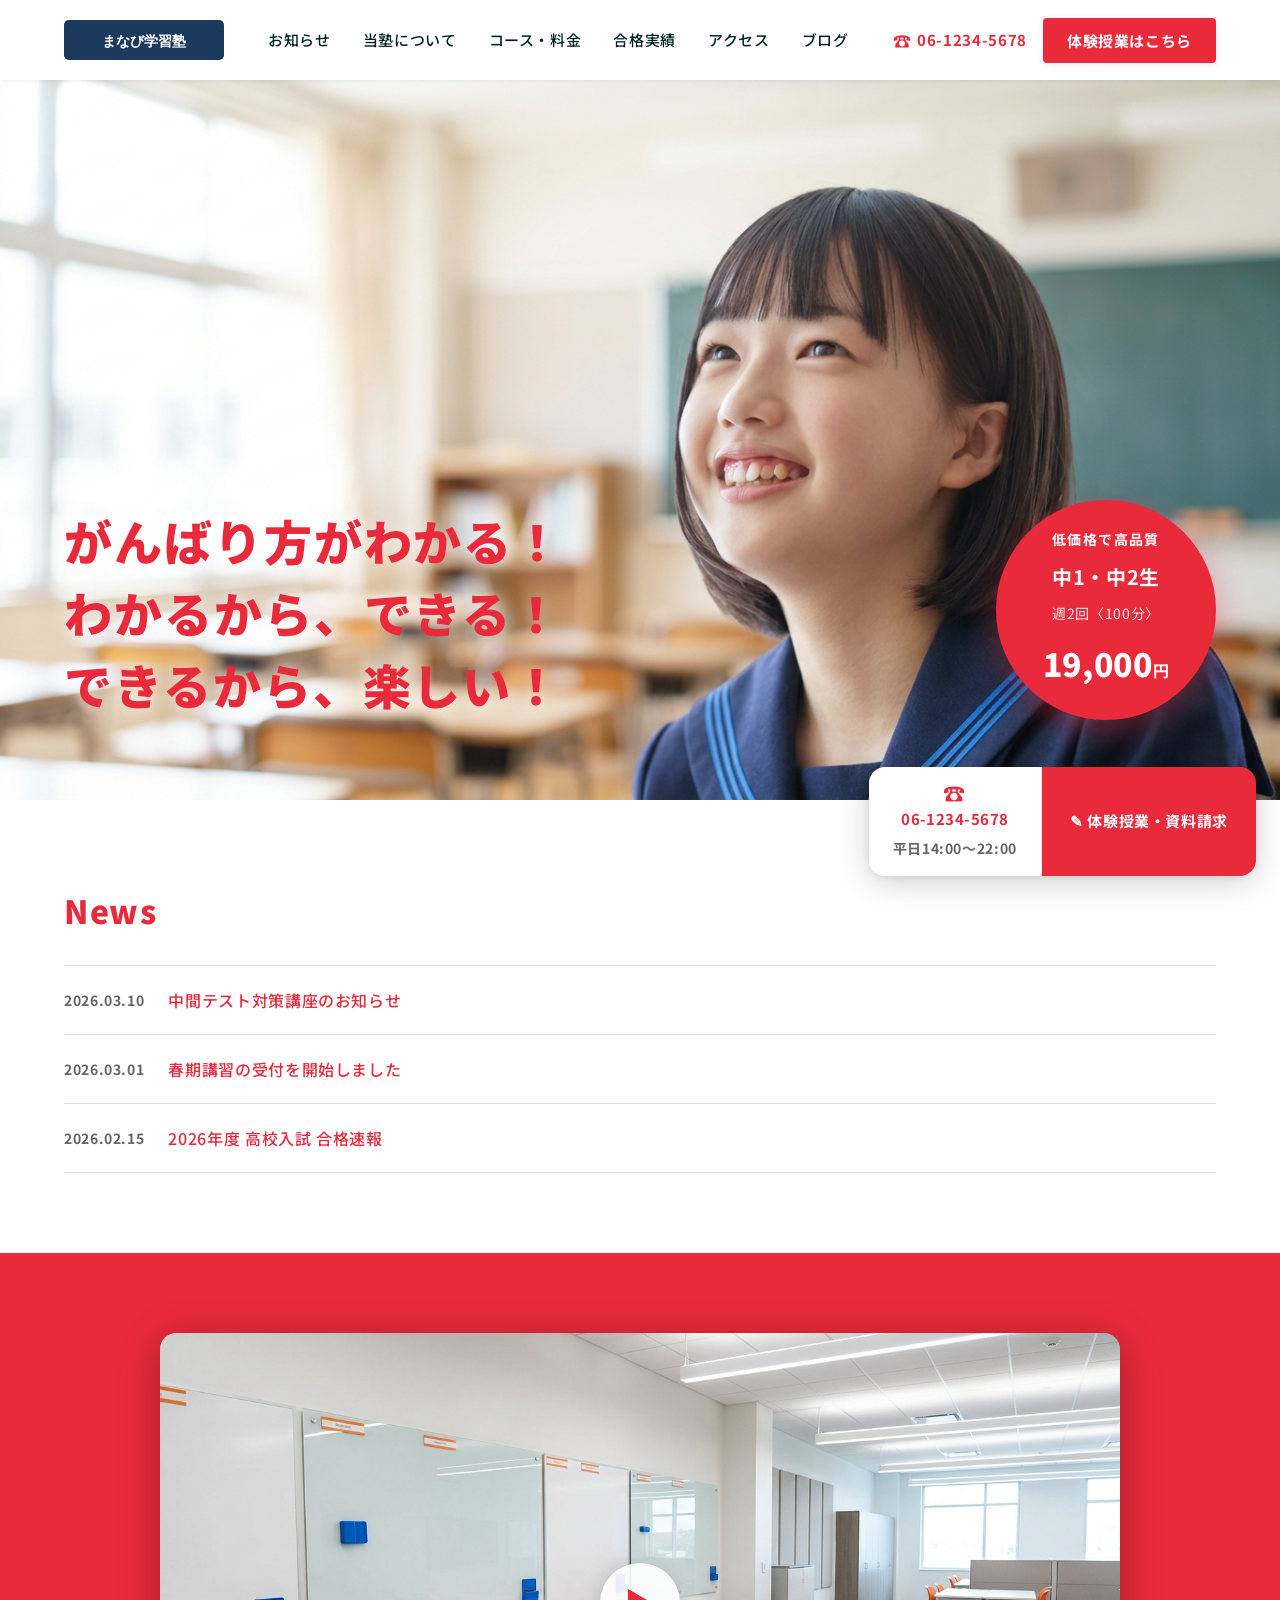
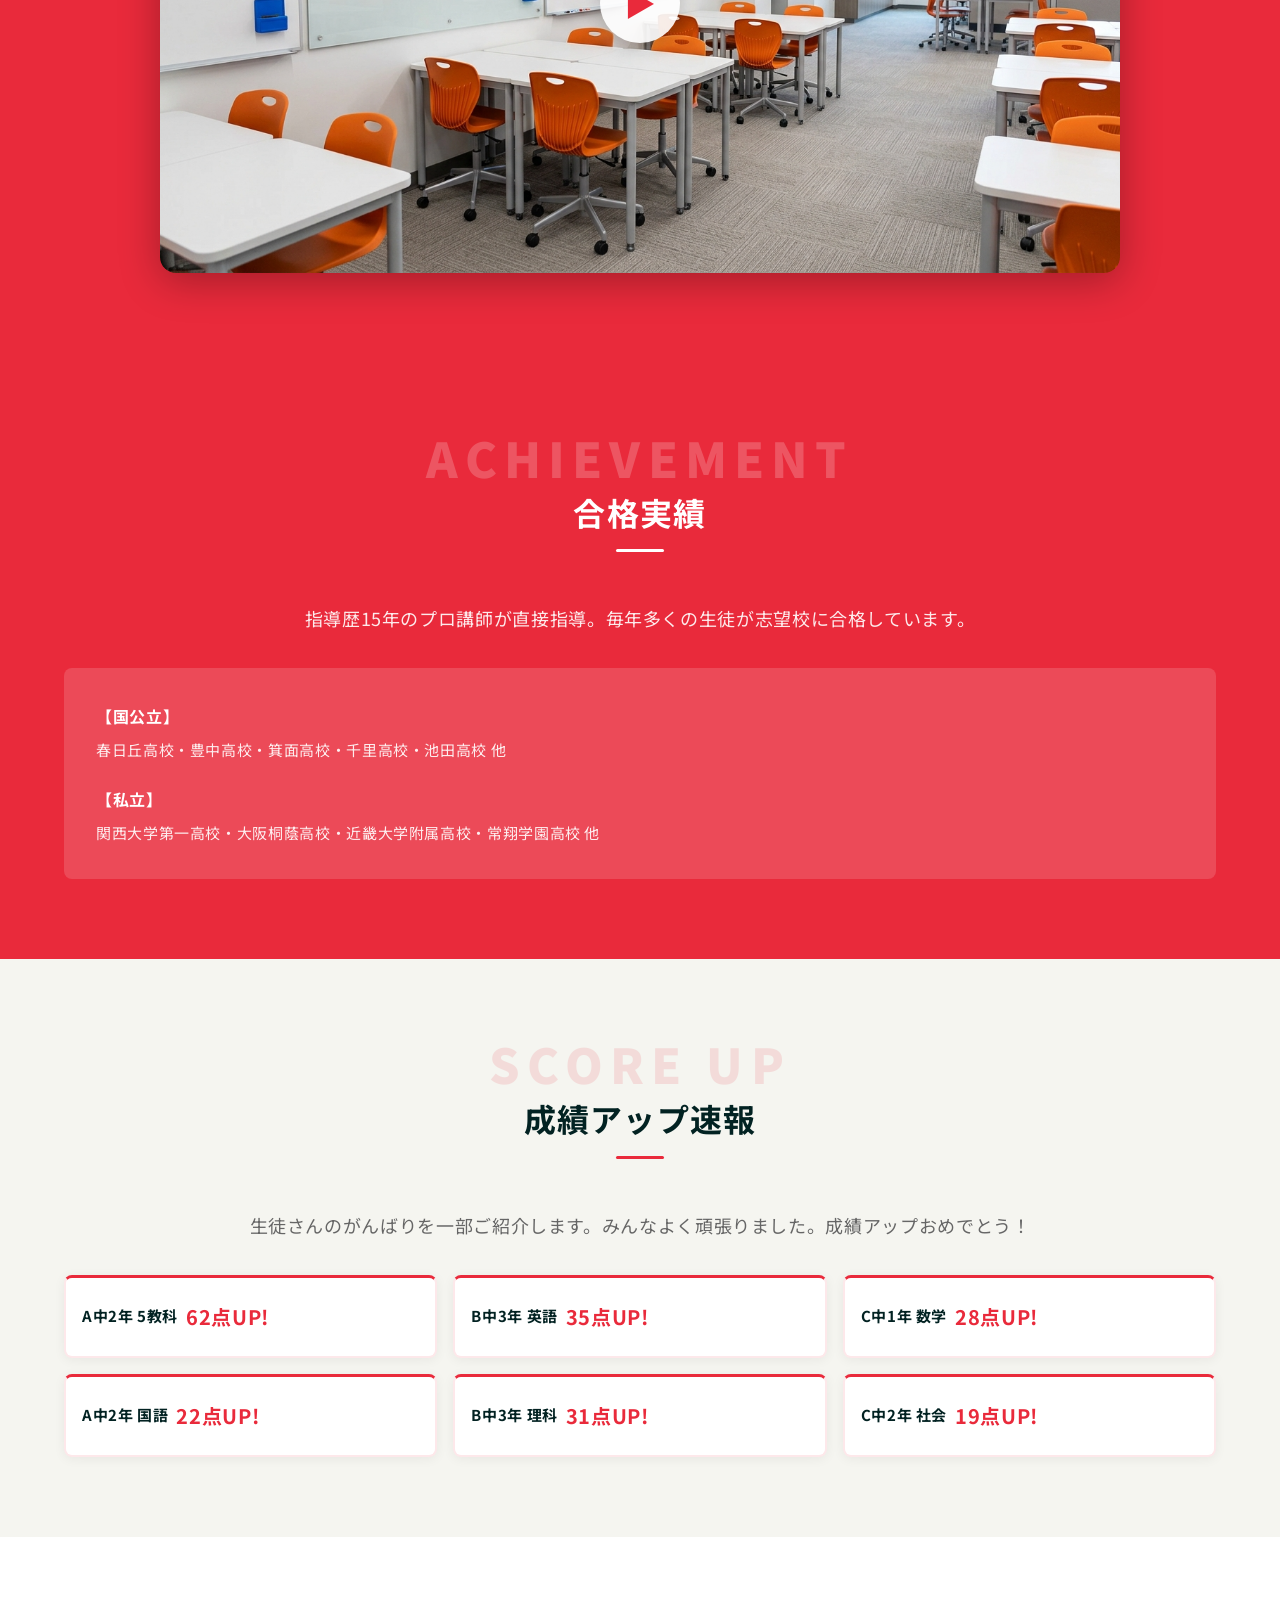
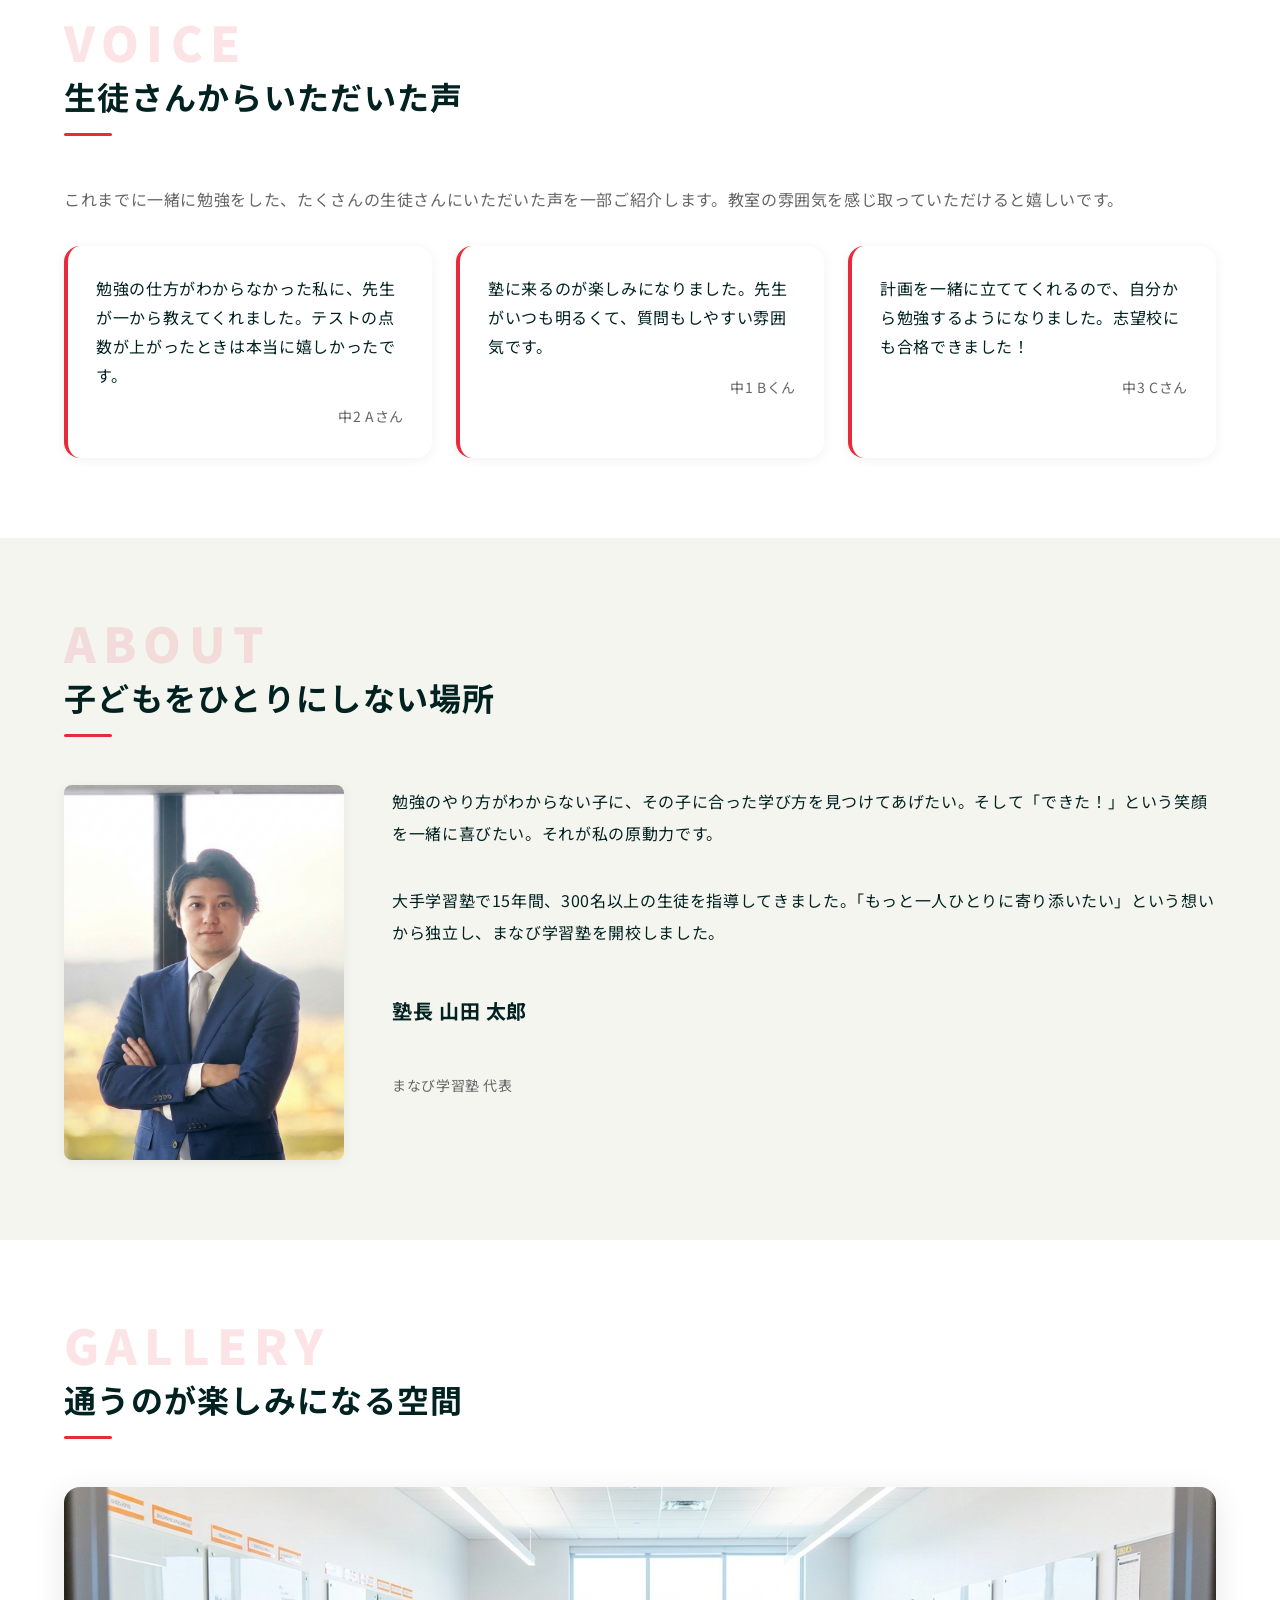
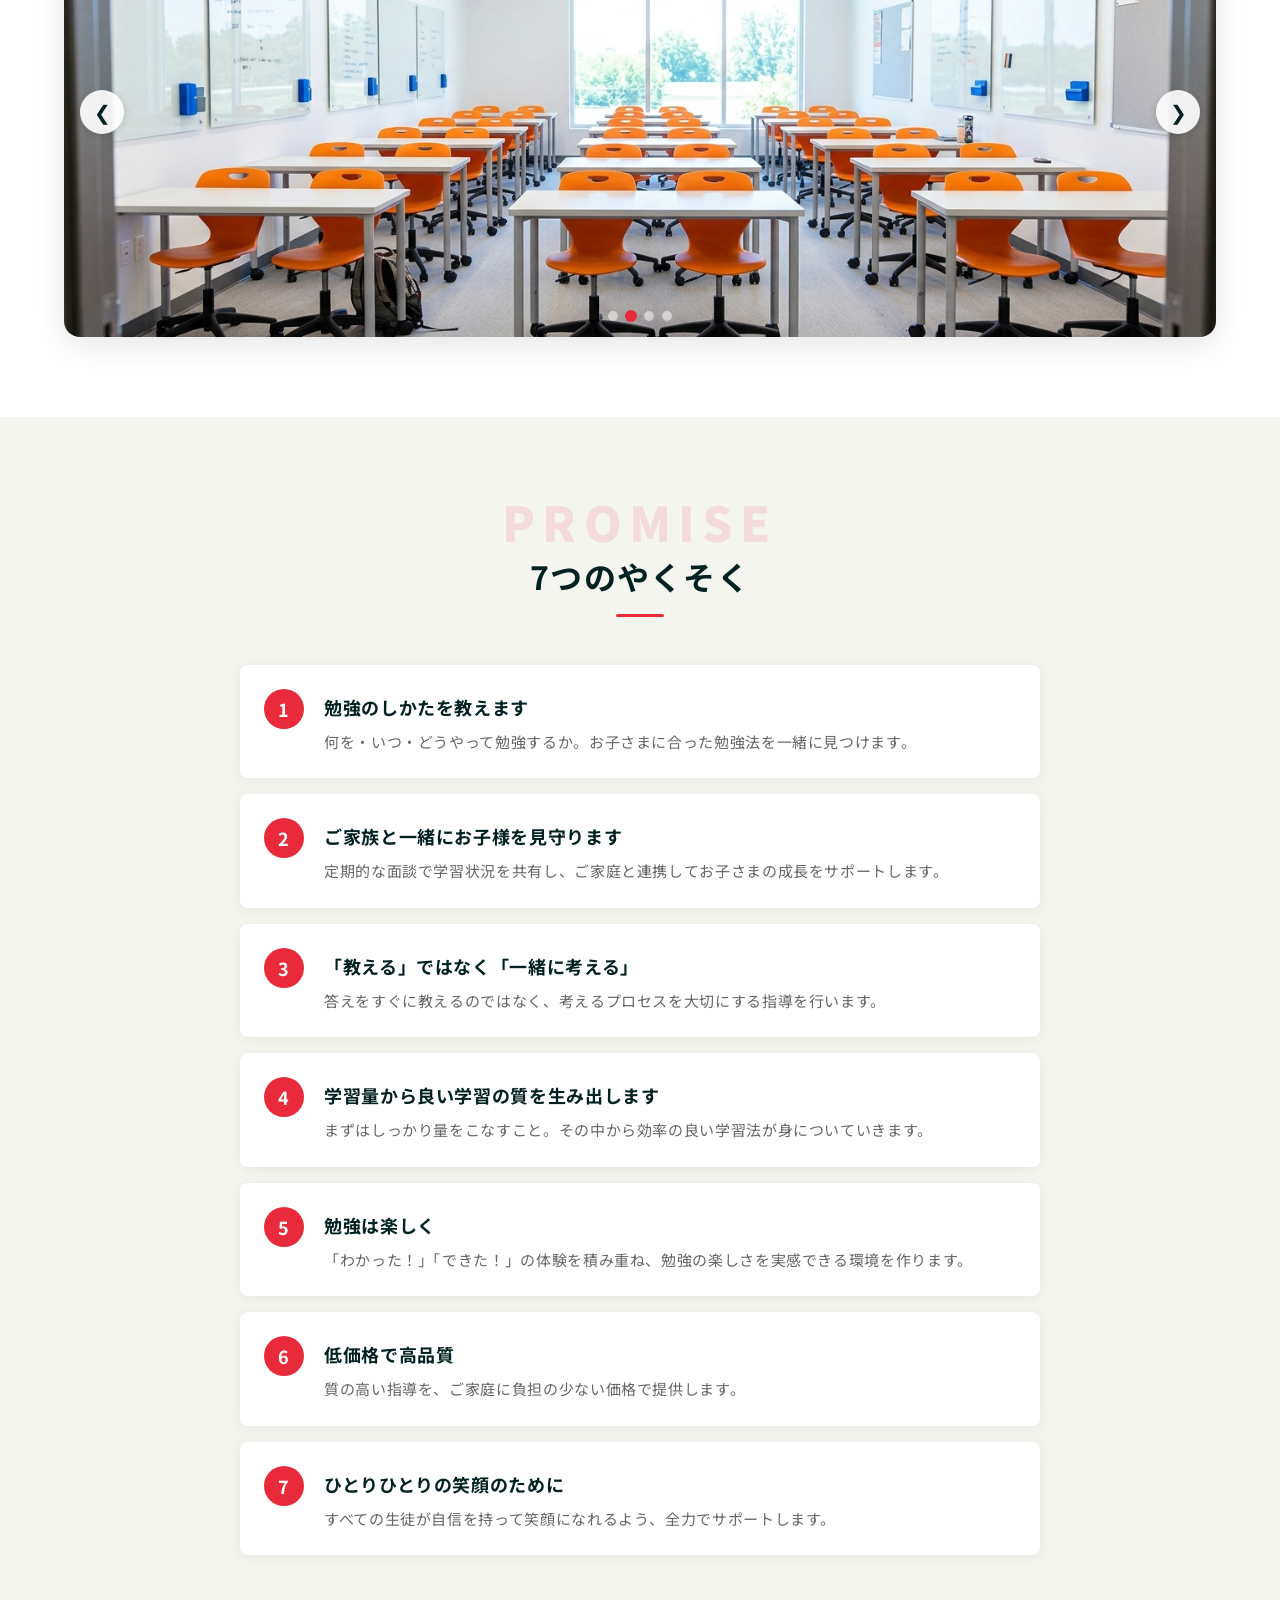
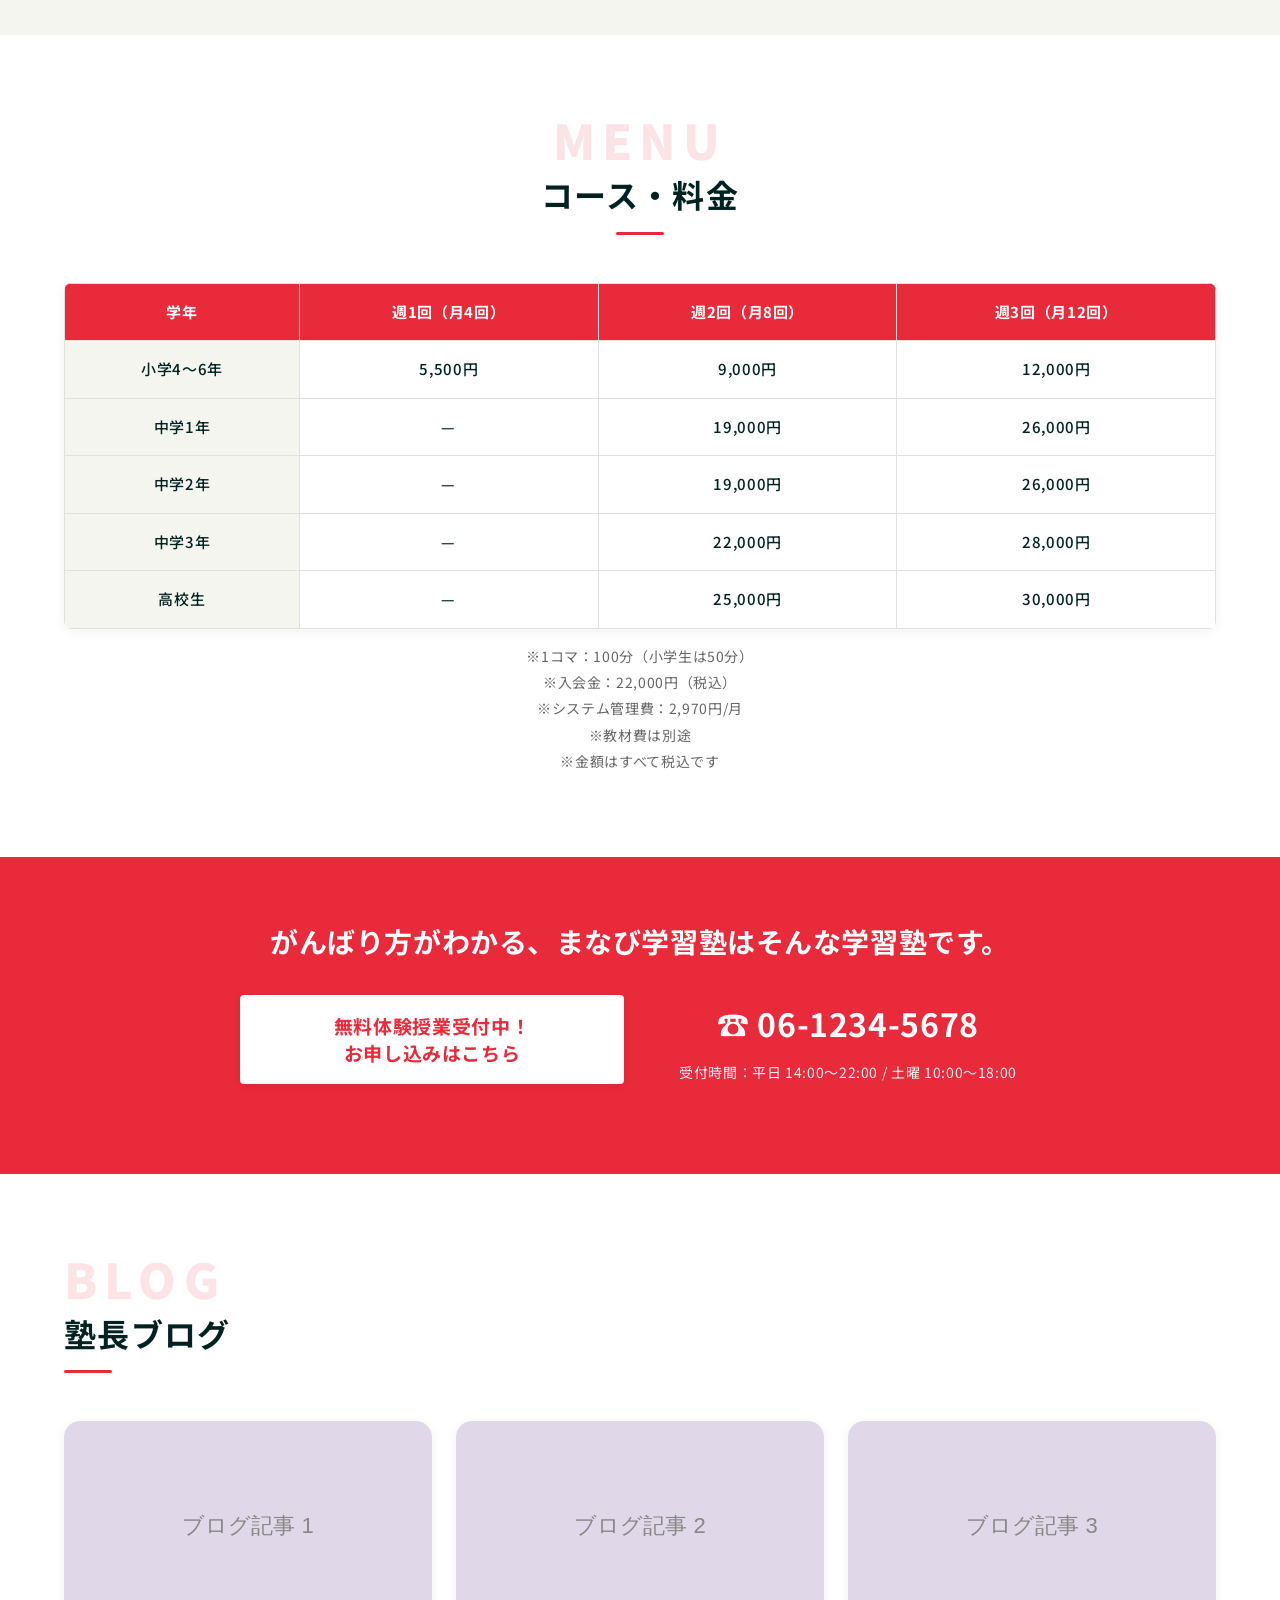
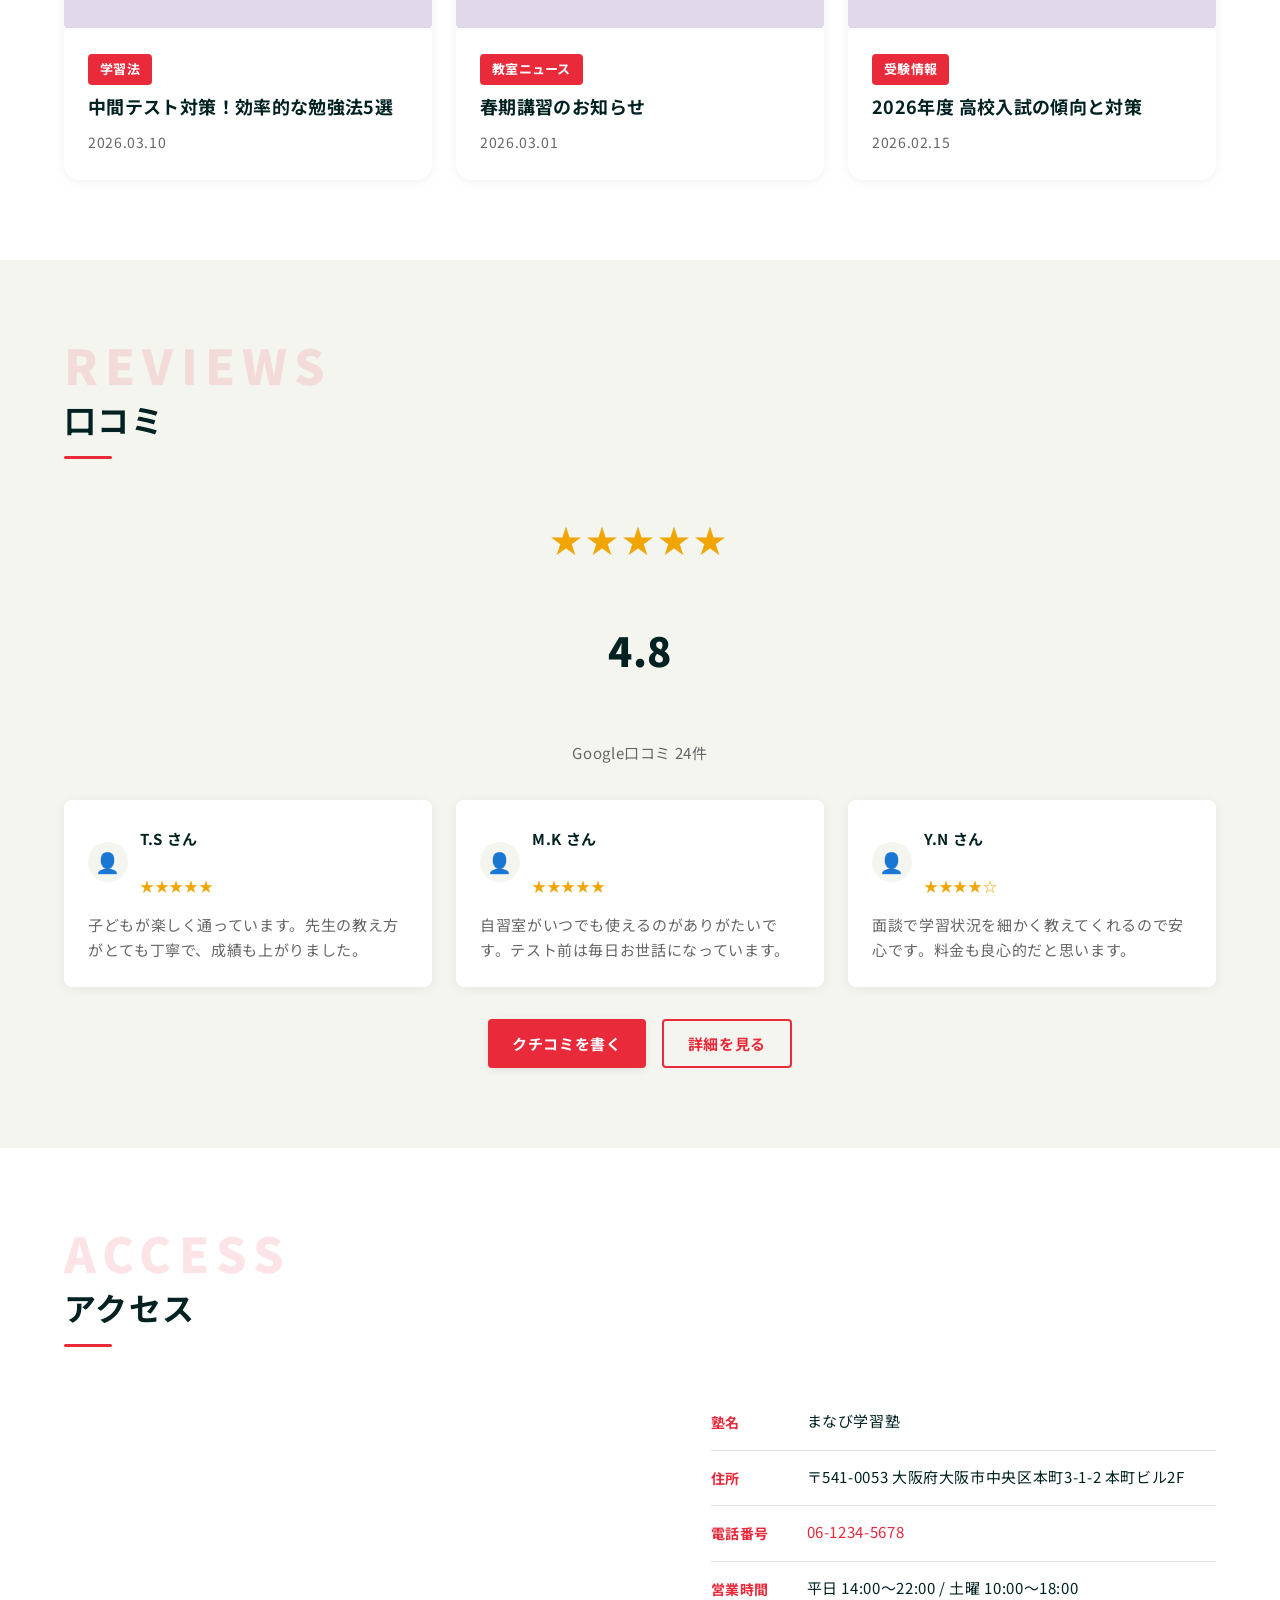
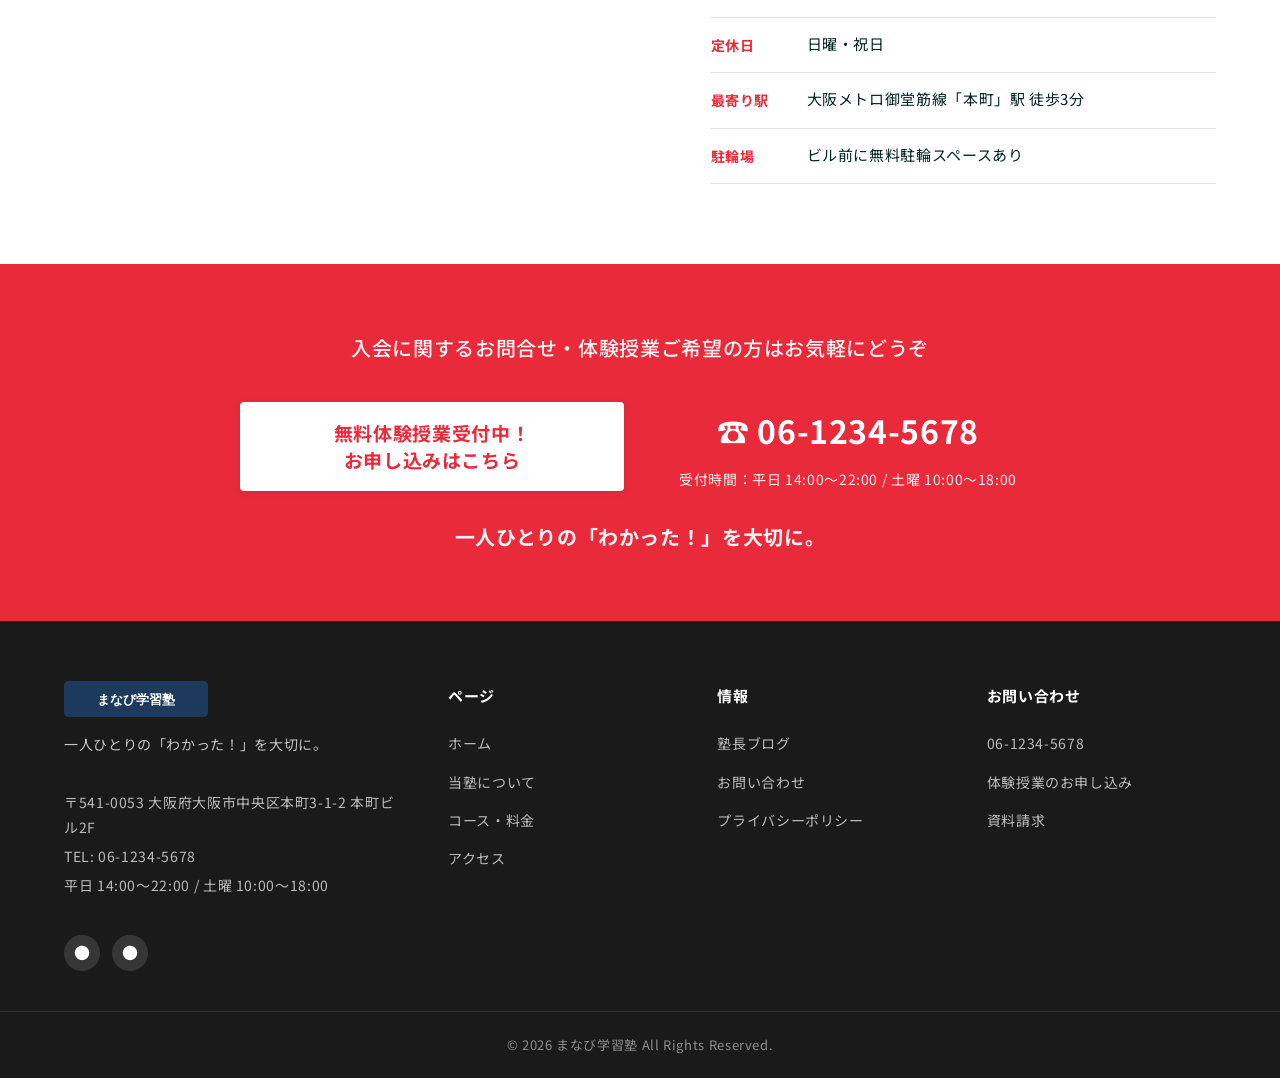
==== index.html @ 71582b23 "Admin: add price, results, scores panels" ====
<!DOCTYPE html>
<html lang="ja">
<head>
  <meta charset="UTF-8">
  <meta name="viewport" content="width=device-width, initial-scale=1.0">
  <!-- ★差替え：title -->
  <title>まなび学習塾｜一人ひとりの「わかった！」を大切に。</title>
  <!-- ★差替え：meta description -->
  <meta name="description" content="大阪市中央区本町の個別指導塾「まなび学習塾」。一人ひとりに合った学び方で、わかる喜びを。無料体験授業受付中。">
  <!-- OGP -->
  <meta property="og:title" content="まなび学習塾｜一人ひとりの「わかった！」を大切に。">
  <meta property="og:description" content="大阪市中央区本町の個別指導塾。一人ひとりに合った学び方で、わかる喜びを。">
  <meta property="og:type" content="website">
  <meta property="og:url" content="https://example.com/">
  <meta property="og:image" content="https://example.com/images/og-image.jpg">
  <!-- Google Fonts -->
  <link rel="icon" href="favicon.svg" type="image/svg+xml">
  <link rel="preconnect" href="https://fonts.googleapis.com">
  <link rel="preconnect" href="https://fonts.gstatic.com" crossorigin>
  <link href="https://fonts.googleapis.com/css2?family=Noto+Sans+JP:wght@400;500;700;900&display=swap" rel="stylesheet">
  <!-- CSS -->
  <link rel="stylesheet" href="css/reset.css">
  <link rel="stylesheet" href="css/global.css">
  <link rel="stylesheet" href="css/components.css">
  <link rel="stylesheet" href="css/header.css">
  <link rel="stylesheet" href="css/footer.css">
  <link rel="stylesheet" href="css/cta-bar.css">
  <link rel="stylesheet" href="css/pages/home.css">
  <!-- 構造化データ -->
  <script type="application/ld+json">
  {
    "@context": "https://schema.org",
    "@type": "EducationalOrganization",
    "name": "まなび学習塾",
    "description": "一人ひとりの「わかった！」を大切にする学習塾",
    "url": "https://example.com",
    "telephone": "06-1234-5678",
    "address": {
      "@type": "PostalAddress",
      "streetAddress": "本町3-1-2 本町ビル2F",
      "addressLocality": "大阪市中央区",
      "addressRegion": "大阪府",
      "postalCode": "541-0053",
      "addressCountry": "JP"
    },
    "openingHours": ["Mo-Fr 14:00-22:00", "Sa 10:00-18:00"]
  }
  </script>
</head>
<body class="has-header has-cta-bar">

  <!-- ========== ヘッダー ========== -->
  <header class="header">
    <div class="header__inner">
      <div class="header__logo">
        <a href="/">
          <img src="images/logo.svg" alt="まなび学習塾" width="200" height="50">
        </a>
      </div>
      <nav class="header__nav" aria-label="メインナビゲーション">
        <a href="#news" class="header__nav-link">お知らせ</a>
        <a href="#about" class="header__nav-link">当塾について</a>
        <a href="#menu" class="header__nav-link">コース・料金</a>
        <a href="#achievement" class="header__nav-link">合格実績</a>
        <a href="#access" class="header__nav-link">アクセス</a>
        <a href="#blog" class="header__nav-link">ブログ</a>
      </nav>
      <div class="header__actions">
        <a href="tel:06-1234-5678" class="header__phone">
          <span class="header__phone-icon">&#9742;</span>
          06-1234-5678
        </a>
        <a href="#contact-cta" class="btn btn--primary header__cta">体験授業はこちら</a>
      </div>
      <button class="hamburger" aria-label="メニューを開く" aria-expanded="false">
        <span class="hamburger__line"></span>
        <span class="hamburger__line"></span>
        <span class="hamburger__line"></span>
      </button>
    </div>
  </header>

  <!-- モバイルメニュー -->
  <nav class="mobile-menu" aria-label="モバイルナビゲーション">
    <a href="#news" class="mobile-menu__link">お知らせ</a>
    <a href="#about" class="mobile-menu__link">当塾について</a>
    <a href="#menu" class="mobile-menu__link">コース・料金</a>
    <a href="#achievement" class="mobile-menu__link">合格実績</a>
    <a href="#access" class="mobile-menu__link">アクセス</a>
    <a href="#blog" class="mobile-menu__link">ブログ</a>
    <a href="tel:06-1234-5678" class="mobile-menu__phone">
      <span>&#9742;</span> 06-1234-5678
    </a>
    <a href="#contact-cta" class="btn btn--primary btn--block mobile-menu__cta">体験授業を申し込む</a>
  </nav>

  <!-- ========== メインコンテンツ ========== -->
  <main>

    <!-- ===== 1. ヒーロー（全幅画像背景＋料金バッジ） ===== -->
    <section class="hero" id="hero">
      <div class="hero__bg">
        <!-- ★差替え：メイン画像 -->
        <img src="images/hero-main.jpg" alt="教室の様子" width="1920" height="900">
      </div>
      <div class="hero__overlay">
        <div class="container">
          <div class="hero__content">
            <!-- ★差替え：キャッチコピー -->
            <h1 class="hero__catchcopy">がんばり方がわかる！<br>わかるから、できる！<br>できるから、楽しい！</h1>
          </div>
          <!-- ★差替え：料金ハイライト -->
          <div class="hero__price-badge">
            <p class="hero__price-badge-label">低価格で高品質</p>
            <p class="hero__price-badge-target">中1・中2生</p>
            <p class="hero__price-badge-detail">週2回〈100分〉</p>
            <p class="hero__price-badge-price"><strong>19,000</strong>円</p>
          </div>
        </div>
      </div>
    </section>

    <!-- ===== 2. お知らせ（News） ===== -->
    <section class="section" id="news">
      <div class="container">
        <div class="news-header">
          <span class="news-header__label">News</span>
        </div>
        <div class="news-list">
          <div class="news-list__item">
            <span class="news-list__date">2026.03.10</span>
            <p class="news-list__title"><a href="#">中間テスト対策講座のお知らせ</a></p>
          </div>
          <div class="news-list__item">
            <span class="news-list__date">2026.03.01</span>
            <p class="news-list__title"><a href="#">春期講習の受付を開始しました</a></p>
          </div>
          <div class="news-list__item">
            <span class="news-list__date">2026.02.15</span>
            <p class="news-list__title"><a href="#">2026年度 高校入試 合格速報</a></p>
          </div>
        </div>
      </div>
    </section>

    <!-- ===== 3. 動画セクション（赤背景） ===== -->
    <section class="section section--primary" id="video">
      <div class="container">
        <div class="video-section">
          <!-- ★差替え：YouTube動画URL -->
          <div class="video-section__embed">
            <div class="video-section__placeholder">
              <img src="images/classroom-01.jpg" alt="教室紹介動画" width="960" height="540">
              <div class="video-section__play-btn">&#9654;</div>
            </div>
          </div>
        </div>
      </div>
    </section>

    <!-- ===== 4. 合格実績（赤背景） ===== -->
    <section class="section section--primary" id="achievement">
      <div class="container">
        <div class="section-title section-title--white">
          <span class="section-title__label">Achievement</span>
          <h2 class="section-title__heading">合格実績</h2>
        </div>
        <p class="achievement__lead">指導歴15年のプロ講師が直接指導。毎年多くの生徒が志望校に合格しています。</p>
        <div class="achievement__schools">
          <p class="achievement__school-category">【国公立】</p>
          <p class="achievement__school-list">春日丘高校・豊中高校・箕面高校・千里高校・池田高校 他</p>
          <p class="achievement__school-category" style="margin-top: 12px;">【私立】</p>
          <p class="achievement__school-list">関西大学第一高校・大阪桐蔭高校・近畿大学附属高校・常翔学園高校 他</p>
        </div>
      </div>
    </section>

    <!-- ===== 5. 成績アップ速報 ===== -->
    <section class="section section--bg" id="score-up">
      <div class="container">
        <div class="section-title">
          <span class="section-title__label">Score Up</span>
          <h2 class="section-title__heading">成績アップ速報</h2>
        </div>
        <p class="achievement__lead" style="color: var(--color-text-light);">生徒さんのがんばりを一部ご紹介します。みんなよく頑張りました。成績アップおめでとう！</p>
        <div class="score-cards">
          <div class="score-card badge">
            <span>A中2年 5教科</span>
            <span class="badge__score">62点UP!</span>
          </div>
          <div class="score-card badge">
            <span>B中3年 英語</span>
            <span class="badge__score">35点UP!</span>
          </div>
          <div class="score-card badge">
            <span>C中1年 数学</span>
            <span class="badge__score">28点UP!</span>
          </div>
          <div class="score-card badge">
            <span>A中2年 国語</span>
            <span class="badge__score">22点UP!</span>
          </div>
          <div class="score-card badge">
            <span>B中3年 理科</span>
            <span class="badge__score">31点UP!</span>
          </div>
          <div class="score-card badge">
            <span>C中2年 社会</span>
            <span class="badge__score">19点UP!</span>
          </div>
        </div>
      </div>
    </section>

    <!-- ===== 6. 生徒の声（Voice） ===== -->
    <section class="section" id="voice">
      <div class="container">
        <div class="section-title section-title--left">
          <span class="section-title__label">Voice</span>
          <h2 class="section-title__heading">生徒さんからいただいた声</h2>
        </div>
        <p class="section-lead">これまでに一緒に勉強をした、たくさんの生徒さんにいただいた声を一部ご紹介します。教室の雰囲気を感じ取っていただけると嬉しいです。</p>
        <div class="grid grid--3">
          <div class="testimonial">
            <p class="testimonial__text">勉強の仕方がわからなかった私に、先生が一から教えてくれました。テストの点数が上がったときは本当に嬉しかったです。</p>
            <p class="testimonial__author">中2 Aさん</p>
          </div>
          <div class="testimonial">
            <p class="testimonial__text">塾に来るのが楽しみになりました。先生がいつも明るくて、質問もしやすい雰囲気です。</p>
            <p class="testimonial__author">中1 Bくん</p>
          </div>
          <div class="testimonial">
            <p class="testimonial__text">計画を一緒に立ててくれるので、自分から勉強するようになりました。志望校にも合格できました！</p>
            <p class="testimonial__author">中3 Cさん</p>
          </div>
        </div>
      </div>
    </section>

    <!-- ===== 7. 当塾について（About） ===== -->
    <section class="section section--bg" id="about">
      <div class="container">
        <div class="section-title section-title--left">
          <span class="section-title__label">About</span>
          <h2 class="section-title__heading">子どもをひとりにしない場所</h2>
        </div>
        <div class="about__inner">
          <div class="about__photo">
            <img src="images/teacher-01.jpg" alt="塾長 山田太郎" width="400" height="533">
          </div>
          <div class="about__body">
            <p class="about__message">勉強のやり方がわからない子に、その子に合った学び方を見つけてあげたい。そして「できた！」という笑顔を一緒に喜びたい。それが私の原動力です。</p>
            <p class="about__message">大手学習塾で15年間、300名以上の生徒を指導してきました。「もっと一人ひとりに寄り添いたい」という想いから独立し、まなび学習塾を開校しました。</p>
            <p class="about__name">塾長 山田 太郎</p>
            <p class="about__role">まなび学習塾 代表</p>
          </div>
        </div>
      </div>
    </section>

    <!-- ===== 8. 教室の様子（Gallery） ===== -->
    <section class="section" id="gallery">
      <div class="container">
        <div class="section-title section-title--left">
          <span class="section-title__label">Gallery</span>
          <h2 class="section-title__heading">通うのが楽しみになる空間</h2>
        </div>
        <div class="slider">
          <div class="slider__track">
            <div class="slider__slide">
              <img src="images/classroom-01.jpg" alt="教室写真1 — 明るい学習スペース" width="800" height="450">
            </div>
            <div class="slider__slide">
              <img src="images/classroom-02.jpg" alt="教室写真2 — 自習スペース" width="800" height="450">
            </div>
            <div class="slider__slide">
              <img src="images/classroom-03.jpg" alt="教室写真3 — 個別指導ブース" width="800" height="450">
            </div>
            <div class="slider__slide">
              <img src="images/classroom-04.jpg" alt="教室写真4 — エントランス" width="800" height="450">
            </div>
          </div>
          <button class="slider__prev" aria-label="前の写真">&#10094;</button>
          <button class="slider__next" aria-label="次の写真">&#10095;</button>
          <div class="slider__dots"></div>
        </div>
      </div>
    </section>

    <!-- ===== 9. 7つのやくそく（Promise） ===== -->
    <section class="section section--bg" id="promise">
      <div class="container">
        <div class="section-title">
          <span class="section-title__label">Promise</span>
          <h2 class="section-title__heading">7つのやくそく</h2>
        </div>
        <div class="promise-list">
          <div class="promise-item">
            <span class="promise-item__number">1</span>
            <div class="promise-item__content">
              <p class="promise-item__title">勉強のしかたを教えます</p>
              <p class="promise-item__text">何を・いつ・どうやって勉強するか。お子さまに合った勉強法を一緒に見つけます。</p>
            </div>
          </div>
          <div class="promise-item">
            <span class="promise-item__number">2</span>
            <div class="promise-item__content">
              <p class="promise-item__title">ご家族と一緒にお子様を見守ります</p>
              <p class="promise-item__text">定期的な面談で学習状況を共有し、ご家庭と連携してお子さまの成長をサポートします。</p>
            </div>
          </div>
          <div class="promise-item">
            <span class="promise-item__number">3</span>
            <div class="promise-item__content">
              <p class="promise-item__title">「教える」ではなく「一緒に考える」</p>
              <p class="promise-item__text">答えをすぐに教えるのではなく、考えるプロセスを大切にする指導を行います。</p>
            </div>
          </div>
          <div class="promise-item">
            <span class="promise-item__number">4</span>
            <div class="promise-item__content">
              <p class="promise-item__title">学習量から良い学習の質を生み出します</p>
              <p class="promise-item__text">まずはしっかり量をこなすこと。その中から効率の良い学習法が身についていきます。</p>
            </div>
          </div>
          <div class="promise-item">
            <span class="promise-item__number">5</span>
            <div class="promise-item__content">
              <p class="promise-item__title">勉強は楽しく</p>
              <p class="promise-item__text">「わかった！」「できた！」の体験を積み重ね、勉強の楽しさを実感できる環境を作ります。</p>
            </div>
          </div>
          <div class="promise-item">
            <span class="promise-item__number">6</span>
            <div class="promise-item__content">
              <p class="promise-item__title">低価格で高品質</p>
              <p class="promise-item__text">質の高い指導を、ご家庭に負担の少ない価格で提供します。</p>
            </div>
          </div>
          <div class="promise-item">
            <span class="promise-item__number">7</span>
            <div class="promise-item__content">
              <p class="promise-item__title">ひとりひとりの笑顔のために</p>
              <p class="promise-item__text">すべての生徒が自信を持って笑顔になれるよう、全力でサポートします。</p>
            </div>
          </div>
        </div>
      </div>
    </section>

    <!-- ===== 10. コース・料金（Menu） ===== -->
    <section class="section" id="menu">
      <div class="container">
        <div class="section-title">
          <span class="section-title__label">Menu</span>
          <h2 class="section-title__heading">コース・料金</h2>
        </div>
        <div class="table-wrapper">
          <table class="price-table">
            <thead>
              <tr>
                <th>学年</th>
                <th>週1回（月4回）</th>
                <th>週2回（月8回）</th>
                <th>週3回（月12回）</th>
              </tr>
            </thead>
            <tbody>
              <tr>
                <th>小学4〜6年</th>
                <td>5,500円</td>
                <td>9,000円</td>
                <td>12,000円</td>
              </tr>
              <tr>
                <th>中学1年</th>
                <td>—</td>
                <td>19,000円</td>
                <td>26,000円</td>
              </tr>
              <tr>
                <th>中学2年</th>
                <td>—</td>
                <td>19,000円</td>
                <td>26,000円</td>
              </tr>
              <tr>
                <th>中学3年</th>
                <td>—</td>
                <td>22,000円</td>
                <td>28,000円</td>
              </tr>
              <tr>
                <th>高校生</th>
                <td>—</td>
                <td>25,000円</td>
                <td>30,000円</td>
              </tr>
            </tbody>
          </table>
        </div>
        <div class="menu__notes">
          <p>※1コマ：100分（小学生は50分）</p>
          <p>※入会金：22,000円（税込）</p>
          <p>※システム管理費：2,970円/月</p>
          <p>※教材費は別途</p>
          <p>※金額はすべて税込です</p>
        </div>
      </div>
    </section>

    <!-- ===== 11. 中間CTA（赤背景帯） ===== -->
    <section class="contact-cta" id="mid-cta">
      <div class="container">
        <h2 class="contact-cta__heading">がんばり方がわかる、まなび学習塾はそんな学習塾です。</h2>
        <div class="contact-cta__columns">
          <div class="contact-cta__column">
            <a href="#contact-cta" class="btn btn--white btn--lg btn--block">無料体験授業受付中！<br>お申し込みはこちら</a>
          </div>
          <div class="contact-cta__column">
            <a href="tel:06-1234-5678" class="contact-cta__phone-number">&#9742; 06-1234-5678</a>
            <p class="contact-cta__phone-time">受付時間：平日 14:00〜22:00 / 土曜 10:00〜18:00</p>
          </div>
        </div>
      </div>
    </section>

    <!-- ===== 12. 塾長ブログ（Blog） ===== -->
    <section class="section" id="blog">
      <div class="container">
        <div class="section-title section-title--left">
          <span class="section-title__label">Blog</span>
          <h2 class="section-title__heading">塾長ブログ</h2>
        </div>
        <div class="grid grid--3">
          <a href="#" class="card">
            <img src="images/blog-thumb-01.svg" alt="中間テスト対策" class="card__image" width="600" height="338">
            <div class="card__body">
              <span class="card__tag">学習法</span>
              <h3 class="card__title">中間テスト対策！効率的な勉強法5選</h3>
              <p class="card__date">2026.03.10</p>
            </div>
          </a>
          <a href="#" class="card">
            <img src="images/blog-thumb-02.svg" alt="春期講習のお知らせ" class="card__image" width="600" height="338">
            <div class="card__body">
              <span class="card__tag">教室ニュース</span>
              <h3 class="card__title">春期講習のお知らせ</h3>
              <p class="card__date">2026.03.01</p>
            </div>
          </a>
          <a href="#" class="card">
            <img src="images/blog-thumb-03.svg" alt="高校入試の傾向と対策" class="card__image" width="600" height="338">
            <div class="card__body">
              <span class="card__tag">受験情報</span>
              <h3 class="card__title">2026年度 高校入試の傾向と対策</h3>
              <p class="card__date">2026.02.15</p>
            </div>
          </a>
        </div>
      </div>
    </section>

    <!-- ===== 13. 口コミ（Reviews） ===== -->
    <section class="section section--bg" id="reviews">
      <div class="container">
        <div class="section-title section-title--left">
          <span class="section-title__label">Reviews</span>
          <h2 class="section-title__heading">口コミ</h2>
        </div>
        <div class="review-summary">
          <p class="review-summary__stars">&#9733;&#9733;&#9733;&#9733;&#9733;</p>
          <p class="review-summary__rating">4.8</p>
          <p class="review-summary__count">Google口コミ 24件</p>
        </div>
        <div class="grid grid--3">
          <div class="review-card">
            <div class="review-card__header">
              <div class="review-card__avatar">&#128100;</div>
              <div>
                <p class="review-card__name">T.S さん</p>
                <p class="review-card__stars">&#9733;&#9733;&#9733;&#9733;&#9733;</p>
              </div>
            </div>
            <p class="review-card__text">子どもが楽しく通っています。先生の教え方がとても丁寧で、成績も上がりました。</p>
          </div>
          <div class="review-card">
            <div class="review-card__header">
              <div class="review-card__avatar">&#128100;</div>
              <div>
                <p class="review-card__name">M.K さん</p>
                <p class="review-card__stars">&#9733;&#9733;&#9733;&#9733;&#9733;</p>
              </div>
            </div>
            <p class="review-card__text">自習室がいつでも使えるのがありがたいです。テスト前は毎日お世話になっています。</p>
          </div>
          <div class="review-card">
            <div class="review-card__header">
              <div class="review-card__avatar">&#128100;</div>
              <div>
                <p class="review-card__name">Y.N さん</p>
                <p class="review-card__stars">&#9733;&#9733;&#9733;&#9733;&#9734;</p>
              </div>
            </div>
            <p class="review-card__text">面談で学習状況を細かく教えてくれるので安心です。料金も良心的だと思います。</p>
          </div>
        </div>
        <div class="review-buttons">
          <a href="#" class="btn btn--primary btn--sm" target="_blank" rel="noopener">クチコミを書く</a>
          <a href="#" class="btn btn--outline btn--sm" target="_blank" rel="noopener">詳細を見る</a>
        </div>
      </div>
    </section>

    <!-- ===== 14. アクセス（Access） ===== -->
    <section class="section" id="access">
      <div class="container">
        <div class="section-title section-title--left">
          <span class="section-title__label">Access</span>
          <h2 class="section-title__heading">アクセス</h2>
        </div>
        <div class="access__inner">
          <div class="access__map">
            <iframe
              src="https://www.google.com/maps/embed?pb=!1m18!1m12!1m3!1d3281.2!2d135.5!3d34.68!2m3!1f0!2f0!3f0!3m2!1i1024!2i768!4f13.1!3m3!1m2!1s0x0%3A0x0!2zMzTCsDQwJzQ4LjAiTiAxMzXCsDMwJzAwLjAiRQ!5e0!3m2!1sja!2sjp!4v1"
              width="600" height="400" style="border:0;" allowfullscreen="" loading="lazy"
              referrerpolicy="no-referrer-when-downgrade" title="まなび学習塾 地図">
            </iframe>
          </div>
          <div class="access__info">
            <div class="access__info-item">
              <span class="access__info-label">塾名</span>
              <span class="access__info-value">まなび学習塾</span>
            </div>
            <div class="access__info-item">
              <span class="access__info-label">住所</span>
              <span class="access__info-value">〒541-0053 大阪府大阪市中央区本町3-1-2 本町ビル2F</span>
            </div>
            <div class="access__info-item">
              <span class="access__info-label">電話番号</span>
              <span class="access__info-value"><a href="tel:06-1234-5678">06-1234-5678</a></span>
            </div>
            <div class="access__info-item">
              <span class="access__info-label">営業時間</span>
              <span class="access__info-value">平日 14:00〜22:00 / 土曜 10:00〜18:00</span>
            </div>
            <div class="access__info-item">
              <span class="access__info-label">定休日</span>
              <span class="access__info-value">日曜・祝日</span>
            </div>
            <div class="access__info-item">
              <span class="access__info-label">最寄り駅</span>
              <span class="access__info-value">大阪メトロ御堂筋線「本町」駅 徒歩3分</span>
            </div>
            <div class="access__info-item">
              <span class="access__info-label">駐輪場</span>
              <span class="access__info-value">ビル前に無料駐輪スペースあり</span>
            </div>
          </div>
        </div>
      </div>
    </section>

    <!-- ===== 15. 最終CTA ===== -->
    <section class="contact-cta" id="contact-cta">
      <div class="container">
        <p class="contact-cta__lead">入会に関するお問合せ・体験授業ご希望の方はお気軽にどうぞ</p>
        <div class="contact-cta__columns">
          <div class="contact-cta__column">
            <a href="#" class="btn btn--white btn--lg btn--block">無料体験授業受付中！<br>お申し込みはこちら</a>
          </div>
          <div class="contact-cta__column">
            <a href="tel:06-1234-5678" class="contact-cta__phone-number">&#9742; 06-1234-5678</a>
            <p class="contact-cta__phone-time">受付時間：平日 14:00〜22:00 / 土曜 10:00〜18:00</p>
          </div>
        </div>
        <p class="contact-cta__catchcopy">一人ひとりの「わかった！」を大切に。</p>
      </div>
    </section>

  </main>

  <!-- ========== フッター ========== -->
  <footer class="footer">
    <div class="footer__inner">
      <div class="footer__brand">
        <div class="footer__logo">
          <img src="images/logo.svg" alt="まなび学習塾" width="200" height="50">
        </div>
        <p class="footer__catchcopy">一人ひとりの「わかった！」を大切に。</p>
        <dl class="footer__info">
          <dt>住所</dt>
          <dd>〒541-0053 大阪府大阪市中央区本町3-1-2 本町ビル2F</dd>
          <dt>電話番号</dt>
          <dd>TEL: 06-1234-5678</dd>
          <dt>営業時間</dt>
          <dd>平日 14:00〜22:00 / 土曜 10:00〜18:00</dd>
        </dl>
        <div class="footer__sns">
          <a href="#" aria-label="Instagram">&#9679;</a>
          <a href="#" aria-label="LINE">&#9679;</a>
        </div>
      </div>
      <div>
        <p class="footer__nav-title">ページ</p>
        <ul class="footer__nav-list">
          <li><a href="#hero">ホーム</a></li>
          <li><a href="#about">当塾について</a></li>
          <li><a href="#menu">コース・料金</a></li>
          <li><a href="#access">アクセス</a></li>
        </ul>
      </div>
      <div>
        <p class="footer__nav-title">情報</p>
        <ul class="footer__nav-list">
          <li><a href="#blog">塾長ブログ</a></li>
          <li><a href="#contact-cta">お問い合わせ</a></li>
          <li><a href="#">プライバシーポリシー</a></li>
        </ul>
      </div>
      <div>
        <p class="footer__nav-title">お問い合わせ</p>
        <ul class="footer__nav-list">
          <li><a href="tel:06-1234-5678">06-1234-5678</a></li>
          <li><a href="#contact-cta">体験授業のお申し込み</a></li>
          <li><a href="#contact-cta">資料請求</a></li>
        </ul>
      </div>
    </div>
    <div class="footer__bottom">
      <p class="footer__copyright">&copy; 2026 まなび学習塾 All Rights Reserved.</p>
    </div>
  </footer>

  <!-- ========== 固定CTAバー ========== -->
  <div class="cta-bar">
    <div class="cta-bar__inner">
      <a href="tel:06-1234-5678" class="cta-bar__phone">
        <span class="cta-bar__phone-icon">&#9742;</span>
        <span class="cta-bar__phone-number">06-1234-5678</span>
        <span class="cta-bar__phone-time">平日14:00〜22:00</span>
      </a>
      <a href="#contact-cta" class="cta-bar__button">
        &#9998; 体験授業・資料請求
      </a>
    </div>
  </div>

  <!-- JavaScript -->
  <script src="js/main.js"></script>
</body>
</html>
---- css/global.css ----
/* ===================================
   Global Styles — CSS変数・タイポグラフィ・基本スタイル
   Template 03: Clean & Bold Red Design (melabo01 inspired)
   =================================== */

@import url('https://fonts.googleapis.com/css2?family=Noto+Sans+JP:wght@400;500;700;900&display=swap');

:root {
  /* === メインカラー（ビビッドレッド：情熱と信頼感） === */
  --color-primary: #E92A3B;
  --color-primary-dark: #C41E2F;
  --color-primary-light: #FDE8EA;

  /* === アクセントカラー（オリーブグリーン：落ち着きと知性） === */
  --color-accent: #A1A767;
  --color-accent-dark: #8A9058;
  --color-accent-light: #F0F1E5;

  /* === ベースカラー === */
  --color-white: #FFFFFF;
  --color-bg: #FFFFFF;
  --color-bg-alt: #F5F5F0;
  --color-bg-primary: #FDE8EA;

  /* === テキストカラー === */
  --color-text: #022222;
  --color-text-light: #666666;
  --color-text-muted: #999999;

  /* === 英語ラベル === */
  --color-label: #E92A3B;
  --label-opacity: 0.10;

  /* === ボーダー・シャドウ === */
  --color-border: #E0E0DC;
  --color-shadow: rgba(2, 34, 34, 0.08);

  /* === その他 === */
  --color-error: #D93025;
  --color-success: #2E8B57;
  --color-star: #F0A500;
  --color-line: #06C755;
  --color-accent-bg: rgba(161, 167, 103, 0.12);
  --color-primary-bg: rgba(233, 42, 59, 0.08);

  /* === フォント === */
  --font-family: 'Noto Sans JP', 'Hiragino Kaku Gothic ProN', 'Hiragino Sans', sans-serif;
  --font-family-heading: 'Noto Sans JP', 'Hiragino Kaku Gothic ProN', sans-serif;
  --font-weight-regular: 400;
  --font-weight-medium: 500;
  --font-weight-bold: 700;
  --font-weight-extra-bold: 900;

  /* === レイアウト === */
  --max-width: 1200px;
  --header-height: 80px;
  --header-height-sp: 60px;
  --section-padding: 80px;
  --section-padding-sm: 56px;
  --section-padding-sp: 48px;

  /* === 角丸（シャープめ、信頼感） === */
  --radius: 8px;
  --radius-sm: 4px;
  --radius-lg: 16px;
  --radius-full: 9999px;

  /* === シャドウ === */
  --shadow: 0 2px 12px rgba(0, 0, 0, 0.06);
  --shadow-md: 0 4px 20px rgba(0, 0, 0, 0.08);
  --shadow-lg: 0 8px 32px rgba(0, 0, 0, 0.10);
  --shadow-hover: 0 6px 24px rgba(0, 0, 0, 0.12);
}

/* --- 基本スタイル --- */
body {
  font-family: var(--font-family);
  font-weight: var(--font-weight-regular);
  color: var(--color-text);
  background-color: var(--color-bg);
  line-height: 1.9;
  font-size: 16px;
  letter-spacing: 0.04em;
  -webkit-font-smoothing: antialiased;
  -moz-osx-font-smoothing: grayscale;
}

*:focus-visible {
  outline: 2px solid var(--color-primary);
  outline-offset: 2px;
}

.container {
  width: 100%;
  max-width: var(--max-width);
  margin: 0 auto;
  padding: 0 24px;
}

.section {
  padding: var(--section-padding) 0;
}

.section--bg {
  background-color: var(--color-bg-alt);
}

.section--primary {
  background-color: var(--color-primary);
  color: var(--color-white);
}

.section--primary h1,
.section--primary h2,
.section--primary h3,
.section--primary h4,
.section--primary h5,
.section--primary h6 {
  color: var(--color-white);
}

.section--primary p {
  color: rgba(255, 255, 255, 0.95);
}

h1, h2, h3, h4, h5, h6 {
  font-family: var(--font-family-heading);
  color: var(--color-text);
  font-weight: var(--font-weight-bold);
  line-height: 1.45;
  letter-spacing: 0.02em;
}

h1 { font-size: 2.5rem; }
h2 { font-size: 2rem; }
h3 { font-size: 1.5rem; }
h4 { font-size: 1.25rem; }

p {
  margin-bottom: 1.2em;
  line-height: 2;
}

p:last-child {
  margin-bottom: 0;
}

strong {
  font-weight: var(--font-weight-bold);
}

small {
  font-size: 0.9375rem;
  color: var(--color-text-light);
}

a {
  color: var(--color-primary);
  transition: color 0.3s ease, opacity 0.3s ease;
}

a:hover {
  color: var(--color-primary-dark);
  opacity: 0.85;
}

.text-center { text-align: center; }
.text-left { text-align: left; }
.text-right { text-align: right; }
.text-primary { color: var(--color-primary); }
.text-accent { color: var(--color-accent); }
.text-muted { color: var(--color-text-muted); }

.sr-only {
  position: absolute;
  width: 1px;
  height: 1px;
  padding: 0;
  margin: -1px;
  overflow: hidden;
  clip: rect(0, 0, 0, 0);
  white-space: nowrap;
  border: 0;
}

@media (max-width: 768px) {
  body {
    font-size: 15px;
    line-height: 1.85;
  }

  h1 { font-size: 1.875rem; }
  h2 { font-size: 1.625rem; }
  h3 { font-size: 1.25rem; }

  .container {
    padding: 0 20px;
  }

  .section {
    padding: var(--section-padding-sp) 0;
  }
}

@media (max-width: 480px) {
  body {
    font-size: 14px;
    line-height: 1.8;
  }

  h1 { font-size: 1.625rem; }
  h2 { font-size: 1.375rem; }
  h3 { font-size: 1.125rem; }
}

.mt-3 { margin-top: 12px; }
.mt-4 { margin-top: 16px; }
.mt-6 { margin-top: 24px; }
.mt-8 { margin-top: 32px; }
---- css/components.css ----
/* ===================================
   Components — 共通コンポーネント
   Template 03: Clean & Bold Red Design
   =================================== */

/* --- セクションタイトル --- */
.section-title {
  text-align: center;
  margin-bottom: 48px;
  position: relative;
}

.section-title__label {
  display: block;
  font-size: 3rem;
  font-weight: var(--font-weight-extra-bold, 900);
  color: var(--color-primary);
  opacity: 0.12;
  text-transform: uppercase;
  letter-spacing: 0.15em;
  line-height: 1;
  margin-bottom: 8px;
}

.section-title__heading {
  font-size: 2rem;
  font-weight: var(--font-weight-bold, 700);
  color: var(--color-text);
  position: relative;
  letter-spacing: 0.04em;
}

.section-title__heading::after {
  content: '';
  display: block;
  width: 48px;
  height: 3px;
  background: var(--color-primary);
  margin: 14px auto 0;
  border-radius: var(--radius-full);
}

/* --- ボタン --- */
.btn {
  display: inline-flex;
  align-items: center;
  justify-content: center;
  padding: 16px 36px;
  border-radius: var(--radius-sm);
  font-size: 1.0625rem;
  font-weight: var(--font-weight-bold);
  text-align: center;
  transition: all 0.3s ease;
  line-height: 1.4;
  gap: 8px;
  box-shadow: 0 2px 8px rgba(0, 0, 0, 0.08);
  border: none;
  cursor: pointer;
}

.btn--primary {
  background-color: var(--color-primary);
  color: var(--color-white);
}

.btn--primary:hover {
  background-color: var(--color-primary-dark);
  transform: translateY(-2px);
  box-shadow: 0 4px 16px rgba(233, 42, 59, 0.3);
  opacity: 1;
}

.btn--outline {
  background-color: transparent;
  color: var(--color-primary);
  border: 2px solid var(--color-primary);
  box-shadow: none;
}

.btn--outline:hover {
  background-color: var(--color-primary);
  color: var(--color-white);
  transform: translateY(-2px);
  box-shadow: 0 4px 16px rgba(233, 42, 59, 0.25);
  opacity: 1;
}

.btn--white {
  background-color: var(--color-white);
  color: var(--color-primary);
}

.btn--white:hover {
  background-color: var(--color-bg-alt);
  transform: translateY(-2px);
  opacity: 1;
}

.btn--line {
  background-color: var(--color-line);
  color: var(--color-white);
}

.btn--line:hover {
  background-color: #05a64b;
  transform: translateY(-2px);
  box-shadow: 0 4px 16px rgba(6, 199, 85, 0.3);
  opacity: 1;
}

.btn--lg {
  padding: 18px 48px;
  font-size: 1.1875rem;
}

.btn--sm {
  padding: 12px 24px;
  font-size: 0.9375rem;
}

.btn--block {
  display: flex;
  width: 100%;
}

/* --- カード --- */
.card {
  background-color: var(--color-white);
  border-radius: var(--radius-lg);
  box-shadow: var(--shadow);
  border: none;
  overflow: hidden;
  transition: transform 0.3s ease, box-shadow 0.3s ease;
}

.card:hover {
  transform: translateY(-4px);
  box-shadow: var(--shadow-hover);
}

.card__image {
  width: 100%;
  aspect-ratio: 16 / 9;
  object-fit: cover;
}

.card__body {
  padding: 24px;
}

.card__tag {
  display: inline-block;
  font-size: 0.8125rem;
  font-weight: var(--font-weight-bold);
  color: var(--color-white);
  background-color: var(--color-primary);
  padding: 3px 12px;
  border-radius: var(--radius-sm);
  margin-bottom: 8px;
  letter-spacing: 0.02em;
}

.card__title {
  font-size: 1.125rem;
  font-weight: var(--font-weight-bold);
  color: var(--color-text);
  margin-bottom: 8px;
  line-height: 1.5;
}

.card__date {
  font-size: 0.875rem;
  color: var(--color-text-light);
}

/* --- バッジ --- */
.badge {
  display: inline-flex;
  align-items: center;
  gap: 8px;
  background-color: var(--color-white);
  border: 2px solid var(--color-primary-light);
  border-radius: var(--radius);
  padding: 12px 16px;
  font-size: 0.9375rem;
  font-weight: var(--font-weight-bold);
  color: var(--color-text);
}

.badge__score {
  color: var(--color-primary);
  font-size: 1.25rem;
  font-weight: var(--font-weight-bold);
}

/* --- 「詳しくはこちら→」リンク --- */
.more-link {
  display: inline-flex;
  align-items: center;
  gap: 6px;
  font-size: 0.9375rem;
  font-weight: var(--font-weight-medium);
  color: var(--color-primary);
  transition: gap 0.3s ease, color 0.3s ease;
}

.more-link:hover {
  gap: 10px;
  color: var(--color-primary-dark);
  opacity: 1;
}

.more-link::after {
  content: '\2192';
  font-size: 1.125rem;
}

.more-link-wrapper {
  text-align: center;
  margin-top: 32px;
}

/* --- テスティモニアルカード --- */
.testimonial {
  background-color: var(--color-white);
  border-radius: var(--radius-lg);
  padding: 28px;
  box-shadow: var(--shadow);
  position: relative;
  border-left: 4px solid var(--color-primary);
}

.testimonial__text {
  font-size: 1rem;
  line-height: 1.8;
  color: var(--color-text);
  margin-bottom: 12px;
}

.testimonial__author {
  font-size: 0.875rem;
  color: var(--color-text-light);
  text-align: right;
}

/* --- グリッドレイアウト --- */
.grid {
  display: grid;
  gap: 24px;
}

.grid--2 { grid-template-columns: repeat(2, 1fr); }
.grid--3 { grid-template-columns: repeat(3, 1fr); }
.grid--4 { grid-template-columns: repeat(4, 1fr); }

/* --- テーブル --- */
.table-wrapper {
  overflow-x: auto;
  -webkit-overflow-scrolling: touch;
  border-radius: var(--radius);
  box-shadow: var(--shadow);
}

.price-table {
  width: 100%;
  border-collapse: collapse;
  font-size: 0.9375rem;
}

.price-table th,
.price-table td {
  padding: 14px 16px;
  text-align: center;
  border: 1px solid var(--color-border);
}

.price-table thead th {
  background-color: var(--color-primary);
  color: var(--color-white);
  font-weight: var(--font-weight-bold);
  white-space: nowrap;
}

.price-table tbody th {
  background-color: var(--color-bg-alt);
  font-weight: var(--font-weight-medium);
  white-space: nowrap;
}

.price-table tbody td {
  font-weight: var(--font-weight-medium);
  background-color: var(--color-white);
}

/* --- CTAセクション --- */
.contact-cta {
  background: var(--color-primary);
  color: var(--color-white);
  text-align: center;
  padding: 64px 0;
}

.contact-cta h2,
.contact-cta h3 {
  color: var(--color-white);
}

.contact-cta p {
  color: rgba(255, 255, 255, 0.95);
}

/* --- レスポンシブ --- */
@media (max-width: 768px) {
  .grid--3 { grid-template-columns: repeat(2, 1fr); }
  .grid--4 { grid-template-columns: repeat(2, 1fr); }

  .section-title__label { font-size: 2.25rem; }
  .section-title__heading { font-size: 1.625rem; }
  .section-title { margin-bottom: 36px; }
  .contact-cta { padding: 48px 0; }
}

@media (max-width: 480px) {
  .grid--2 { grid-template-columns: 1fr; }
  .grid--3 { grid-template-columns: 1fr; }
  .grid--4 { grid-template-columns: 1fr; }

  .section-title__label { font-size: 2rem; }
  .section-title__heading { font-size: 1.375rem; }
  .btn--lg { padding: 16px 32px; font-size: 1.0625rem; }
}
---- css/header.css ----
/* ===================================
   Header — 固定ヘッダー＋ハンバーガーメニュー
   Template 03: Clean & Bold Red Design
   =================================== */

.header {
  position: fixed;
  top: 0;
  left: 0;
  width: 100%;
  height: var(--header-height);
  background-color: var(--color-white);
  box-shadow: 0 1px 4px var(--color-shadow);
  z-index: 1000;
}

.header__inner {
  display: flex;
  align-items: center;
  justify-content: space-between;
  height: 100%;
  max-width: var(--max-width);
  margin: 0 auto;
  padding: 0 24px;
}

.header__logo a {
  display: flex;
  align-items: center;
  gap: 10px;
}

.header__logo img {
  height: 40px;
  width: auto;
}

.header__nav {
  display: flex;
  align-items: center;
  gap: 4px;
}

.header__nav-link {
  padding: 8px 14px;
  font-size: 0.9375rem;
  font-weight: var(--font-weight-medium);
  color: var(--color-text);
  border-radius: 4px;
  transition: background-color 0.3s ease, color 0.3s ease;
  white-space: nowrap;
}

.header__nav-link:hover {
  background-color: var(--color-primary-light);
  color: var(--color-primary);
  opacity: 1;
}

.header__actions {
  display: flex;
  align-items: center;
  gap: 16px;
}

.header__phone {
  display: flex;
  align-items: center;
  gap: 6px;
  font-size: 0.9375rem;
  font-weight: var(--font-weight-bold);
  color: var(--color-primary);
  white-space: nowrap;
}

.header__phone-icon {
  font-size: 1.125rem;
}

.header__cta {
  padding: 12px 24px;
  font-size: 0.9375rem;
}

.hamburger {
  display: none;
  flex-direction: column;
  justify-content: center;
  align-items: center;
  width: 44px;
  height: 44px;
  cursor: pointer;
  z-index: 1001;
}

.hamburger__line {
  display: block;
  width: 24px;
  height: 2px;
  background-color: var(--color-text);
  border-radius: 1px;
  transition: all 0.3s ease;
}

.hamburger__line + .hamburger__line {
  margin-top: 6px;
}

.hamburger.is-active .hamburger__line:nth-child(1) {
  transform: translateY(8px) rotate(45deg);
}

.hamburger.is-active .hamburger__line:nth-child(2) {
  opacity: 0;
}

.hamburger.is-active .hamburger__line:nth-child(3) {
  transform: translateY(-8px) rotate(-45deg);
}

.mobile-menu {
  display: none;
  position: fixed;
  top: var(--header-height-sp);
  left: 0;
  width: 100%;
  height: calc(100vh - var(--header-height-sp));
  background-color: var(--color-white);
  z-index: 999;
  overflow-y: auto;
  padding: 24px;
  transform: translateX(100%);
  transition: transform 0.3s ease;
}

.mobile-menu.is-open {
  transform: translateX(0);
}

.mobile-menu__link {
  display: block;
  padding: 16px 0;
  font-size: 1.0625rem;
  font-weight: var(--font-weight-medium);
  color: var(--color-text);
  border-bottom: 1px solid var(--color-border);
}

.mobile-menu__link:hover {
  color: var(--color-primary);
  opacity: 1;
}

.mobile-menu__phone {
  display: flex;
  align-items: center;
  justify-content: center;
  gap: 8px;
  margin-top: 24px;
  padding: 16px;
  font-size: 1.25rem;
  font-weight: var(--font-weight-bold);
  color: var(--color-primary);
  border: 2px solid var(--color-primary);
  border-radius: 4px;
}

.mobile-menu__cta {
  display: flex;
  margin-top: 16px;
}

.has-header {
  padding-top: var(--header-height);
}

@media (max-width: 768px) {
  .header { height: var(--header-height-sp); }
  .header__inner { padding: 0 16px; }
  .header__logo img { height: 32px; }
  .header__nav, .header__actions { display: none; }
  .hamburger { display: flex; }
  .mobile-menu { display: block; }
  .has-header { padding-top: var(--header-height-sp); }
}
---- css/footer.css ----
/* ===================================
   Footer — フッター
   Template 03: Clean & Bold Red Design
   =================================== */

.footer {
  background-color: #1a1a1a;
  color: var(--color-white);
  padding: 60px 0 0;
}

.footer__inner {
  display: grid;
  grid-template-columns: 1.5fr 1fr 1fr 1fr;
  gap: 40px;
  max-width: var(--max-width);
  margin: 0 auto;
  padding: 0 24px;
}

.footer__brand {
  display: flex;
  flex-direction: column;
  gap: 16px;
}

.footer__logo {
  display: flex;
  align-items: center;
  gap: 10px;
}

.footer__logo img {
  height: 36px;
  width: auto;
}

.footer__catchcopy {
  font-size: 0.875rem;
  color: rgba(255, 255, 255, 0.75);
  line-height: 1.7;
}

.footer__info {
  font-size: 0.875rem;
  color: rgba(255, 255, 255, 0.7);
  line-height: 1.8;
}

.footer__info dt { display: none; }
.footer__info dd { margin-bottom: 4px; }

.footer__nav-title {
  font-size: 0.9375rem;
  font-weight: var(--font-weight-bold);
  color: var(--color-white);
  margin-bottom: 16px;
}

.footer__nav-list li { margin-bottom: 8px; }

.footer__nav-list a {
  font-size: 0.875rem;
  color: rgba(255, 255, 255, 0.7);
  transition: color 0.3s ease;
}

.footer__nav-list a:hover {
  color: var(--color-white);
  opacity: 1;
}

.footer__sns {
  display: flex;
  gap: 12px;
  margin-top: 16px;
}

.footer__sns a {
  display: flex;
  align-items: center;
  justify-content: center;
  width: 36px;
  height: 36px;
  border-radius: 50%;
  background-color: rgba(255, 255, 255, 0.12);
  color: var(--color-white);
  font-size: 1rem;
  transition: background-color 0.3s ease;
}

.footer__sns a:hover {
  background-color: rgba(255, 255, 255, 0.25);
  opacity: 1;
}

.footer__bottom {
  margin-top: 40px;
  padding: 20px 24px;
  border-top: 1px solid rgba(255, 255, 255, 0.1);
  text-align: center;
}

.footer__copyright {
  font-size: 0.8125rem;
  color: rgba(255, 255, 255, 0.5);
}

@media (max-width: 768px) {
  .footer__inner {
    grid-template-columns: 1fr 1fr;
    gap: 32px;
    padding: 0 16px;
  }
  .footer__brand { grid-column: 1 / -1; }
}

@media (max-width: 480px) {
  .footer { padding: 48px 0 0; }
  .footer__inner { grid-template-columns: 1fr; gap: 24px; }
  .footer__bottom { margin-top: 32px; padding: 16px; }
}
---- css/cta-bar.css ----
/* ===================================
   CTA Bar — 常時表示の固定CTAバー
   Template 03: Clean & Bold Red Design
   =================================== */

.cta-bar {
  position: fixed;
  bottom: 24px;
  right: 24px;
  z-index: 998;
  display: flex;
  border-radius: var(--radius-lg, 16px);
  overflow: hidden;
  box-shadow: 0 6px 32px rgba(0, 0, 0, 0.18), 0 2px 8px rgba(0, 0, 0, 0.08);
  animation: cta-bar-slide-in 0.5s ease-out;
}

@keyframes cta-bar-slide-in {
  from { opacity: 0; transform: translateY(20px); }
  to { opacity: 1; transform: translateY(0); }
}

.cta-bar__inner {
  display: flex;
  height: 100%;
}

.cta-bar__phone {
  display: flex;
  flex-direction: column;
  align-items: center;
  justify-content: center;
  gap: 2px;
  padding: 14px 24px;
  background-color: var(--color-white);
  color: var(--color-primary);
  font-weight: var(--font-weight-bold);
  border-right: 1px solid var(--color-border);
  transition: background-color 0.3s ease;
  text-decoration: none;
}

.cta-bar__phone:hover {
  background-color: var(--color-primary-light);
  opacity: 1;
}

.cta-bar__phone-icon { font-size: 1.375rem; line-height: 1; }

.cta-bar__phone-number {
  font-size: 0.9375rem;
  font-weight: var(--font-weight-bold);
  letter-spacing: 0.03em;
  color: var(--color-primary);
}

.cta-bar__phone-time {
  font-size: 0.875rem;
  color: var(--color-text-light);
  font-weight: var(--font-weight-bold);
}

.cta-bar__button {
  display: flex;
  align-items: center;
  justify-content: center;
  gap: 6px;
  padding: 14px 28px;
  background: var(--color-primary);
  color: var(--color-white);
  font-size: 0.9375rem;
  font-weight: var(--font-weight-bold);
  transition: all 0.3s ease;
  text-decoration: none;
  white-space: nowrap;
}

.cta-bar__button:hover {
  background: var(--color-primary-dark);
  opacity: 1;
  transform: scale(1.02);
}

.has-cta-bar { padding-bottom: 0; }

@media (max-width: 768px) {
  .cta-bar {
    bottom: 0; right: 0; left: 0;
    border-radius: 0;
    box-shadow: 0 -3px 16px rgba(0, 0, 0, 0.12);
    animation: none;
  }
  .cta-bar__inner { display: flex; width: 100%; }
  .cta-bar__phone {
    flex: 0 0 auto; padding: 10px 16px;
    flex-direction: row; gap: 8px;
  }
  .cta-bar__phone-icon { font-size: 1.25rem; }
  .cta-bar__phone-number { font-size: 1rem; }
  .cta-bar__phone-time { display: none; }
  .cta-bar__button {
    flex: 1 1 auto; padding: 12px 16px;
    font-size: 1rem; text-align: center;
  }
  .has-cta-bar { padding-bottom: 60px; }
}

@media (max-width: 480px) {
  .cta-bar__phone { padding: 10px 12px; gap: 6px; }
  .cta-bar__phone-number { font-size: 0.9375rem; }
  .cta-bar__button { font-size: 0.9375rem; padding: 12px 12px; }
}
---- css/pages/home.css ----
/* ===================================
   Home — トップページ固有スタイル
   Template 03: Clean & Bold Red (melabo01構成準拠)
   =================================== */

/* ===== 1. ヒーロー（全幅画像背景＋料金バッジ） ===== */
.hero {
  position: relative;
  width: 100%;
  min-height: 80vh;
  overflow: hidden;
}

.hero__bg {
  position: absolute;
  inset: 0;
  z-index: 0;
}

.hero__bg img {
  width: 100%;
  height: 100%;
  object-fit: cover;
  display: block;
}

.hero__overlay {
  position: relative;
  z-index: 1;
  min-height: 80vh;
  display: flex;
  align-items: flex-end;
  padding-bottom: 80px;
}

.hero__overlay .container {
  display: flex;
  justify-content: space-between;
  align-items: flex-end;
  width: 100%;
}

.hero__content {
  max-width: 600px;
}

.hero__catchcopy {
  font-size: 3rem;
  font-weight: var(--font-weight-extra-bold);
  color: var(--color-primary);
  line-height: 1.5;
  letter-spacing: 0.04em;
  text-shadow: 0 2px 20px rgba(255, 255, 255, 0.8);
}

/* 料金バッジ（丸い赤バッジ） */
.hero__price-badge {
  background-color: var(--color-primary);
  color: var(--color-white);
  width: 220px;
  height: 220px;
  border-radius: 50%;
  display: flex;
  flex-direction: column;
  align-items: center;
  justify-content: center;
  text-align: center;
  box-shadow: 0 8px 32px rgba(233, 42, 59, 0.4);
  flex-shrink: 0;
}

.hero__price-badge-label {
  font-size: 0.875rem;
  font-weight: var(--font-weight-bold);
  letter-spacing: 0.1em;
  margin-bottom: 4px;
}

.hero__price-badge-target {
  font-size: 1.25rem;
  font-weight: var(--font-weight-bold);
  margin-bottom: 2px;
}

.hero__price-badge-detail {
  font-size: 0.875rem;
  opacity: 0.9;
  margin-bottom: 4px;
}

.hero__price-badge-price {
  font-size: 1rem;
  font-weight: var(--font-weight-bold);
}

.hero__price-badge-price strong {
  font-size: 2rem;
  font-weight: var(--font-weight-extra-bold);
}

/* ===== 2. お知らせ（News）ヘッダー左寄せ ===== */
.news-header {
  margin-bottom: 24px;
}

.news-header__label {
  font-size: 2rem;
  font-weight: var(--font-weight-extra-bold);
  color: var(--color-primary);
  letter-spacing: 0.05em;
}

.news-list {
  max-width: 100%;
  margin: 0 auto;
  display: flex;
  flex-direction: column;
  gap: 0;
}

.news-list__item {
  display: flex;
  gap: 24px;
  padding: 18px 0;
  align-items: center;
  border-bottom: 1px solid var(--color-border);
}

.news-list__item:first-child {
  border-top: 1px solid var(--color-border);
}

.news-list__date {
  font-size: 0.875rem;
  font-weight: var(--font-weight-bold);
  color: var(--color-text-light);
  white-space: nowrap;
}

.news-list__title {
  font-size: 1rem;
  color: var(--color-text);
  font-weight: var(--font-weight-medium);
  flex: 1;
}

.news-list__title a:hover {
  color: var(--color-primary);
  opacity: 1;
}

/* ===== 3. 動画セクション ===== */
.video-section {
  max-width: 960px;
  margin: 0 auto;
}

.video-section__embed {
  position: relative;
  border-radius: var(--radius-lg);
  overflow: hidden;
  box-shadow: 0 8px 40px rgba(0, 0, 0, 0.3);
}

.video-section__placeholder {
  position: relative;
  aspect-ratio: 16 / 9;
}

.video-section__placeholder img {
  width: 100%;
  height: 100%;
  object-fit: cover;
  display: block;
}

.video-section__play-btn {
  position: absolute;
  top: 50%;
  left: 50%;
  transform: translate(-50%, -50%);
  width: 80px;
  height: 80px;
  background-color: rgba(255, 255, 255, 0.9);
  border-radius: 50%;
  display: flex;
  align-items: center;
  justify-content: center;
  font-size: 2rem;
  color: var(--color-primary);
  box-shadow: 0 4px 20px rgba(0, 0, 0, 0.2);
  cursor: pointer;
  transition: transform 0.3s ease;
}

.video-section__play-btn:hover {
  transform: translate(-50%, -50%) scale(1.1);
}

/* ===== 4. 合格実績（赤背景） ===== */
.section-title--white .section-title__label {
  color: var(--color-white);
  opacity: 0.2;
}

.section-title--white .section-title__heading {
  color: var(--color-white);
}

.section-title--white .section-title__heading::after {
  background: var(--color-white);
}

.achievement__lead {
  text-align: center;
  font-size: 1.125rem;
  margin-bottom: 32px;
}

#achievement .achievement__lead {
  color: rgba(255, 255, 255, 0.9);
}

#achievement .achievement__schools {
  background-color: rgba(255, 255, 255, 0.15);
  border-radius: var(--radius);
  padding: 32px;
  margin-bottom: 0;
}

#achievement .achievement__school-category {
  color: var(--color-white);
  font-weight: var(--font-weight-bold);
  font-size: 1rem;
  margin-bottom: 4px;
}

#achievement .achievement__school-list {
  color: rgba(255, 255, 255, 0.9);
  font-size: 0.9375rem;
  line-height: 1.9;
}

/* ===== 5. 成績アップ速報 ===== */
.score-cards {
  display: grid;
  grid-template-columns: repeat(3, 1fr);
  gap: 16px;
}

.score-card {
  text-align: center;
  padding: 20px 16px;
  background-color: var(--color-white);
  border-radius: var(--radius);
  box-shadow: var(--shadow);
  border-top: 3px solid var(--color-primary);
  transition: transform 0.3s ease;
}

.score-card:hover {
  transform: translateY(-4px);
}

/* ===== セクションタイトル左寄せバリエーション ===== */
.section-title--left {
  text-align: left;
}

.section-title--left .section-title__heading::after {
  margin: 14px 0 0;
}

/* ===== セクション導入文 ===== */
.section-lead {
  font-size: 1rem;
  color: var(--color-text-light);
  line-height: 1.9;
  margin-bottom: 32px;
}

/* ===== 7. 当塾について ===== */
.about__inner {
  display: grid;
  grid-template-columns: 280px 1fr;
  gap: 48px;
  align-items: start;
}

.about__photo img {
  width: 100%;
  border-radius: var(--radius);
  box-shadow: var(--shadow);
}

.about__body {
  display: flex;
  flex-direction: column;
  gap: 16px;
}

.about__message {
  font-size: 1rem;
  line-height: 2;
  color: var(--color-text);
}

.about__name {
  font-size: 1.25rem;
  font-weight: var(--font-weight-bold);
  color: var(--color-text);
  margin-top: 8px;
}

.about__role {
  font-size: 0.875rem;
  color: var(--color-text-light);
}

/* ===== 8. 教室写真スライダー ===== */
.slider {
  position: relative;
  overflow: hidden;
  border-radius: var(--radius-lg);
  box-shadow: var(--shadow-lg);
}

.slider__track {
  display: flex;
  transition: transform 0.4s ease;
  will-change: transform;
}

.slider__slide {
  min-width: 100%;
  width: 100%;
  flex-shrink: 0;
  overflow: hidden;
}

.slider__slide img {
  width: 100%;
  height: 450px;
  object-fit: cover;
  object-position: center;
  display: block;
}

.slider__prev,
.slider__next {
  position: absolute;
  top: 50%;
  transform: translateY(-50%);
  width: 44px;
  height: 44px;
  background-color: rgba(255, 255, 255, 0.9);
  border-radius: 50%;
  display: flex;
  align-items: center;
  justify-content: center;
  font-size: 1.25rem;
  color: var(--color-text);
  box-shadow: 0 2px 8px rgba(0, 0, 0, 0.15);
  transition: all 0.3s ease;
  cursor: pointer;
  z-index: 2;
}

.slider__prev { left: 16px; }
.slider__next { right: 16px; }

.slider__prev:hover,
.slider__next:hover {
  background-color: var(--color-white);
  box-shadow: 0 4px 16px rgba(0, 0, 0, 0.2);
}

.slider__dots {
  display: flex;
  justify-content: center;
  gap: 8px;
  padding: 16px 0;
  position: absolute;
  bottom: 0;
  left: 0;
  right: 0;
  z-index: 2;
}

.slider__dot {
  width: 10px;
  height: 10px;
  border-radius: 50%;
  background-color: rgba(255, 255, 255, 0.5);
  transition: all 0.3s ease;
  cursor: pointer;
}

.slider__dot.is-active {
  background-color: var(--color-primary);
  transform: scale(1.2);
}

/* ===== 9. 7つのやくそく ===== */
.promise-list {
  max-width: 800px;
  margin: 0 auto;
  display: flex;
  flex-direction: column;
  gap: 16px;
}

.promise-item {
  display: flex;
  gap: 20px;
  align-items: flex-start;
  padding: 24px;
  background-color: var(--color-white);
  border-radius: var(--radius);
  box-shadow: var(--shadow);
  transition: transform 0.3s ease;
}

.promise-item:hover {
  transform: translateX(4px);
}

.promise-item__number {
  display: flex;
  align-items: center;
  justify-content: center;
  width: 40px;
  height: 40px;
  min-width: 40px;
  background-color: var(--color-primary);
  color: var(--color-white);
  font-size: 1.125rem;
  font-weight: var(--font-weight-bold);
  border-radius: 50%;
}

.promise-item__content { flex: 1; }

.promise-item__title {
  font-size: 1.125rem;
  font-weight: var(--font-weight-bold);
  color: var(--color-text);
  margin-bottom: 4px;
}

.promise-item__text {
  font-size: 0.9375rem;
  color: var(--color-text-light);
  line-height: 1.7;
}

/* ===== 10. コース・料金 ===== */
.menu__notes {
  margin-top: 16px;
  text-align: center;
}

.menu__notes p {
  font-size: 0.875rem;
  color: var(--color-text-light);
  margin-bottom: 4px;
  line-height: 1.6;
}

/* ===== 11. CTA ===== */
.contact-cta__heading {
  font-size: 1.75rem;
  font-weight: var(--font-weight-bold);
  color: var(--color-white);
  margin-bottom: 32px;
}

.contact-cta__lead {
  font-size: 1.25rem;
  font-weight: var(--font-weight-medium);
  margin-bottom: 32px;
}

.contact-cta__columns {
  display: grid;
  grid-template-columns: 1fr 1fr;
  gap: 32px;
  align-items: center;
  max-width: 800px;
  margin: 0 auto 24px;
}

.contact-cta__column { text-align: center; }

.contact-cta__phone-number {
  display: block;
  font-size: 2rem;
  font-weight: var(--font-weight-bold);
  color: var(--color-white);
  margin-bottom: 4px;
}

.contact-cta__phone-time {
  font-size: 0.875rem;
  color: rgba(255, 255, 255, 0.8);
}

.contact-cta__catchcopy {
  font-size: 1.25rem;
  font-weight: var(--font-weight-bold);
  color: rgba(255, 255, 255, 0.9);
  margin-top: 16px;
}

/* ===== 13. 口コミ ===== */
.review-summary {
  text-align: center;
  margin-bottom: 32px;
}

.review-summary__stars {
  font-size: 2rem;
  color: var(--color-star);
  letter-spacing: 4px;
}

.review-summary__rating {
  font-size: 2.5rem;
  font-weight: var(--font-weight-extra-bold);
  color: var(--color-text);
}

.review-summary__count {
  font-size: 0.9375rem;
  color: var(--color-text-light);
}

.review-card {
  background-color: var(--color-white);
  border-radius: var(--radius);
  padding: 24px;
  box-shadow: var(--shadow);
}

.review-card__header {
  display: flex;
  align-items: center;
  gap: 12px;
  margin-bottom: 12px;
}

.review-card__avatar {
  width: 40px;
  height: 40px;
  border-radius: 50%;
  background-color: var(--color-bg-alt);
  display: flex;
  align-items: center;
  justify-content: center;
  font-size: 1.25rem;
}

.review-card__name {
  font-weight: var(--font-weight-bold);
  font-size: 0.9375rem;
}

.review-card__stars {
  color: var(--color-star);
  font-size: 0.875rem;
}

.review-card__text {
  font-size: 0.9375rem;
  color: var(--color-text-light);
  line-height: 1.7;
}

.review-buttons {
  text-align: center;
  margin-top: 32px;
  display: flex;
  justify-content: center;
  gap: 16px;
}

/* ===== 14. アクセス ===== */
.access__inner {
  display: grid;
  grid-template-columns: 1.2fr 1fr;
  gap: 40px;
  align-items: start;
}

.access__map iframe {
  width: 100%;
  height: 350px;
  border-radius: var(--radius);
}

.access__info {
  display: flex;
  flex-direction: column;
  gap: 0;
}

.access__info-item {
  display: flex;
  gap: 16px;
  padding: 14px 0;
  border-bottom: 1px solid var(--color-border);
  align-items: flex-start;
}

.access__info-label {
  font-size: 0.875rem;
  font-weight: var(--font-weight-bold);
  color: var(--color-primary);
  min-width: 80px;
  white-space: nowrap;
}

.access__info-value {
  font-size: 0.9375rem;
  color: var(--color-text);
  line-height: 1.6;
}

/* ===== レスポンシブ ===== */
@media (max-width: 768px) {
  .hero {
    min-height: 60vh;
  }

  .hero__overlay {
    min-height: 60vh;
    padding-bottom: 40px;
  }

  .hero__overlay .container {
    flex-direction: column;
    align-items: flex-start;
    gap: 24px;
  }

  .hero__catchcopy {
    font-size: 2rem;
  }

  .hero__price-badge {
    width: 160px;
    height: 160px;
    align-self: flex-end;
  }

  .hero__price-badge-label { font-size: 0.75rem; }
  .hero__price-badge-target { font-size: 1rem; }
  .hero__price-badge-price strong { font-size: 1.5rem; }

  .score-cards {
    grid-template-columns: repeat(2, 1fr);
  }

  .about__inner {
    grid-template-columns: 1fr;
    gap: 24px;
  }

  .about__photo { text-align: center; }
  .about__photo img { max-width: 240px; margin: 0 auto; }

  .access__inner {
    grid-template-columns: 1fr;
    gap: 24px;
  }

  .contact-cta__columns {
    grid-template-columns: 1fr;
    gap: 24px;
  }

  .contact-cta__heading {
    font-size: 1.375rem;
  }
}

@media (max-width: 480px) {
  .hero {
    min-height: 50vh;
  }

  .hero__overlay {
    min-height: 50vh;
  }

  .hero__catchcopy {
    font-size: 1.625rem;
  }

  .hero__price-badge {
    width: 140px;
    height: 140px;
  }

  .hero__price-badge-price strong { font-size: 1.25rem; }

  .score-cards {
    grid-template-columns: 1fr;
  }

  .promise-item {
    flex-direction: column;
    align-items: center;
    text-align: center;
  }

  .slider__prev, .slider__next {
    width: 36px;
    height: 36px;
    font-size: 1rem;
  }

  .review-buttons {
    flex-direction: column;
    align-items: center;
  }

  .video-section__play-btn {
    width: 60px;
    height: 60px;
    font-size: 1.5rem;
  }
}
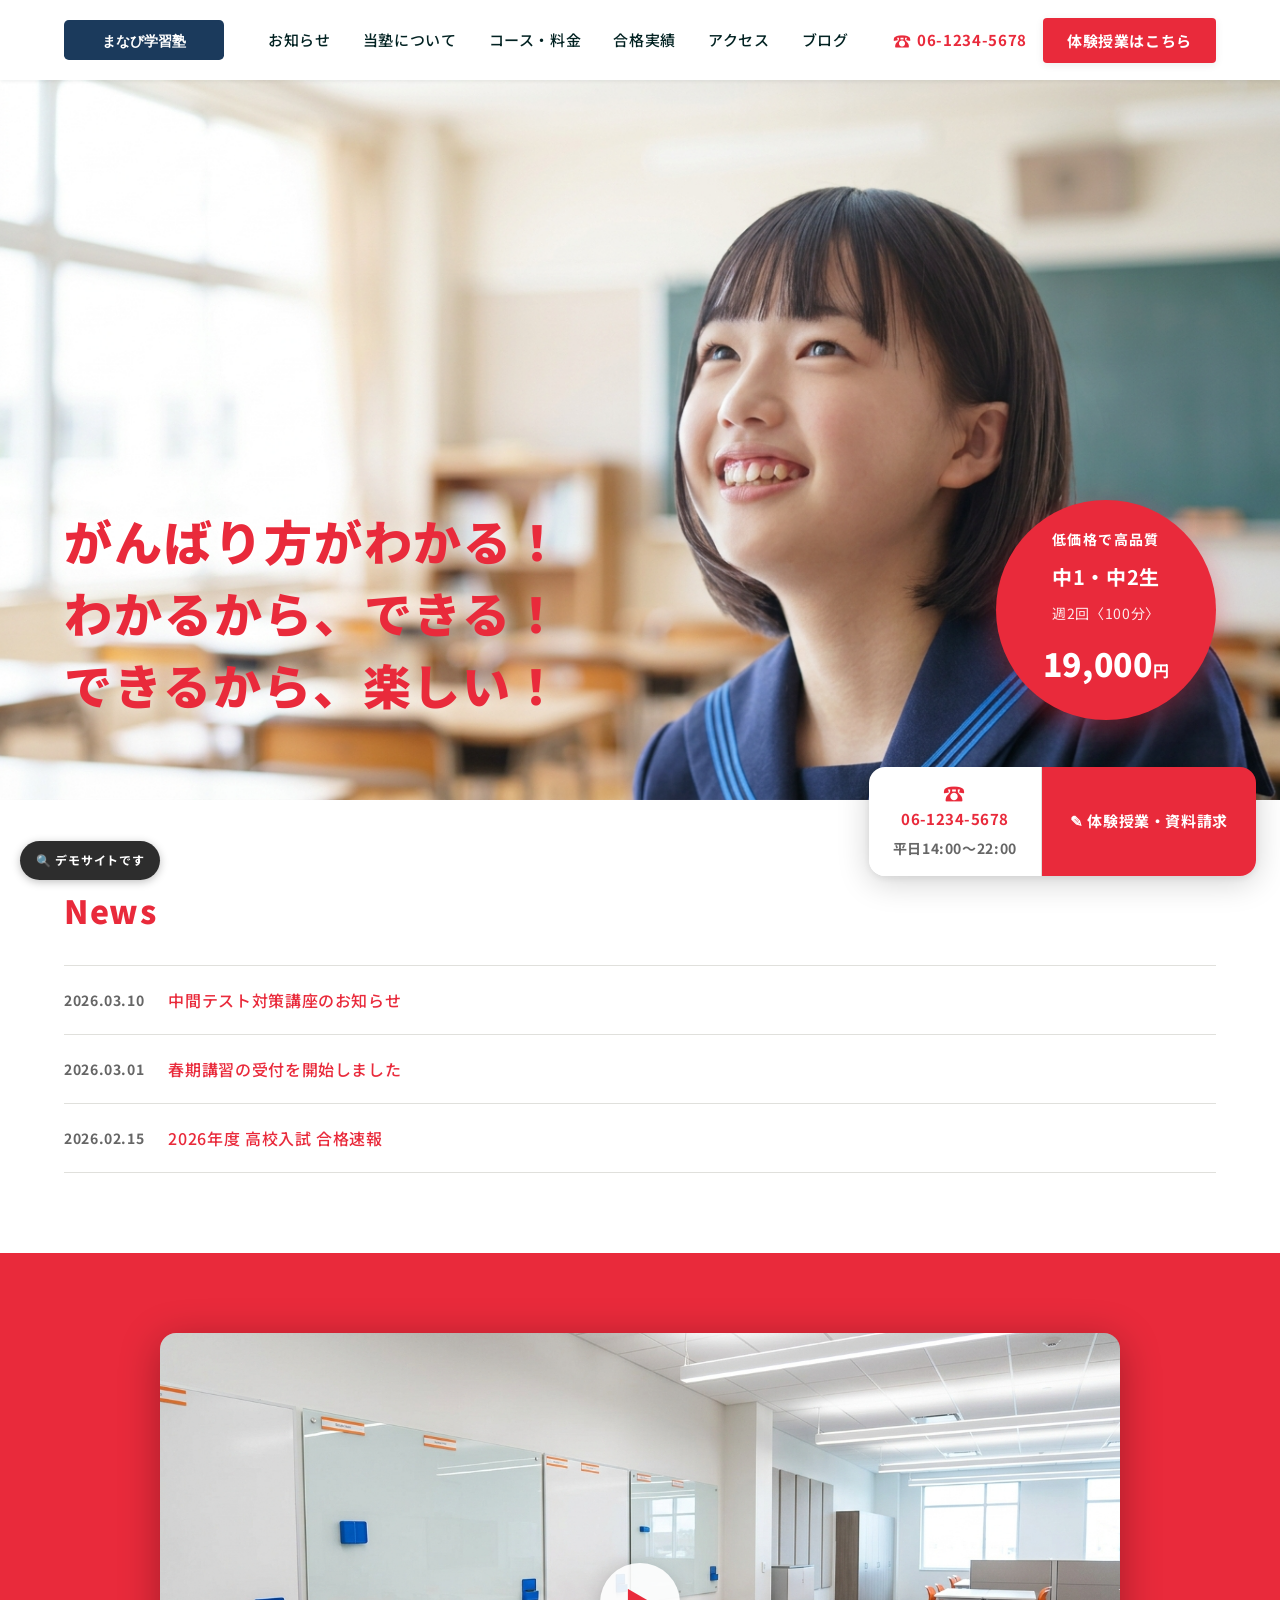
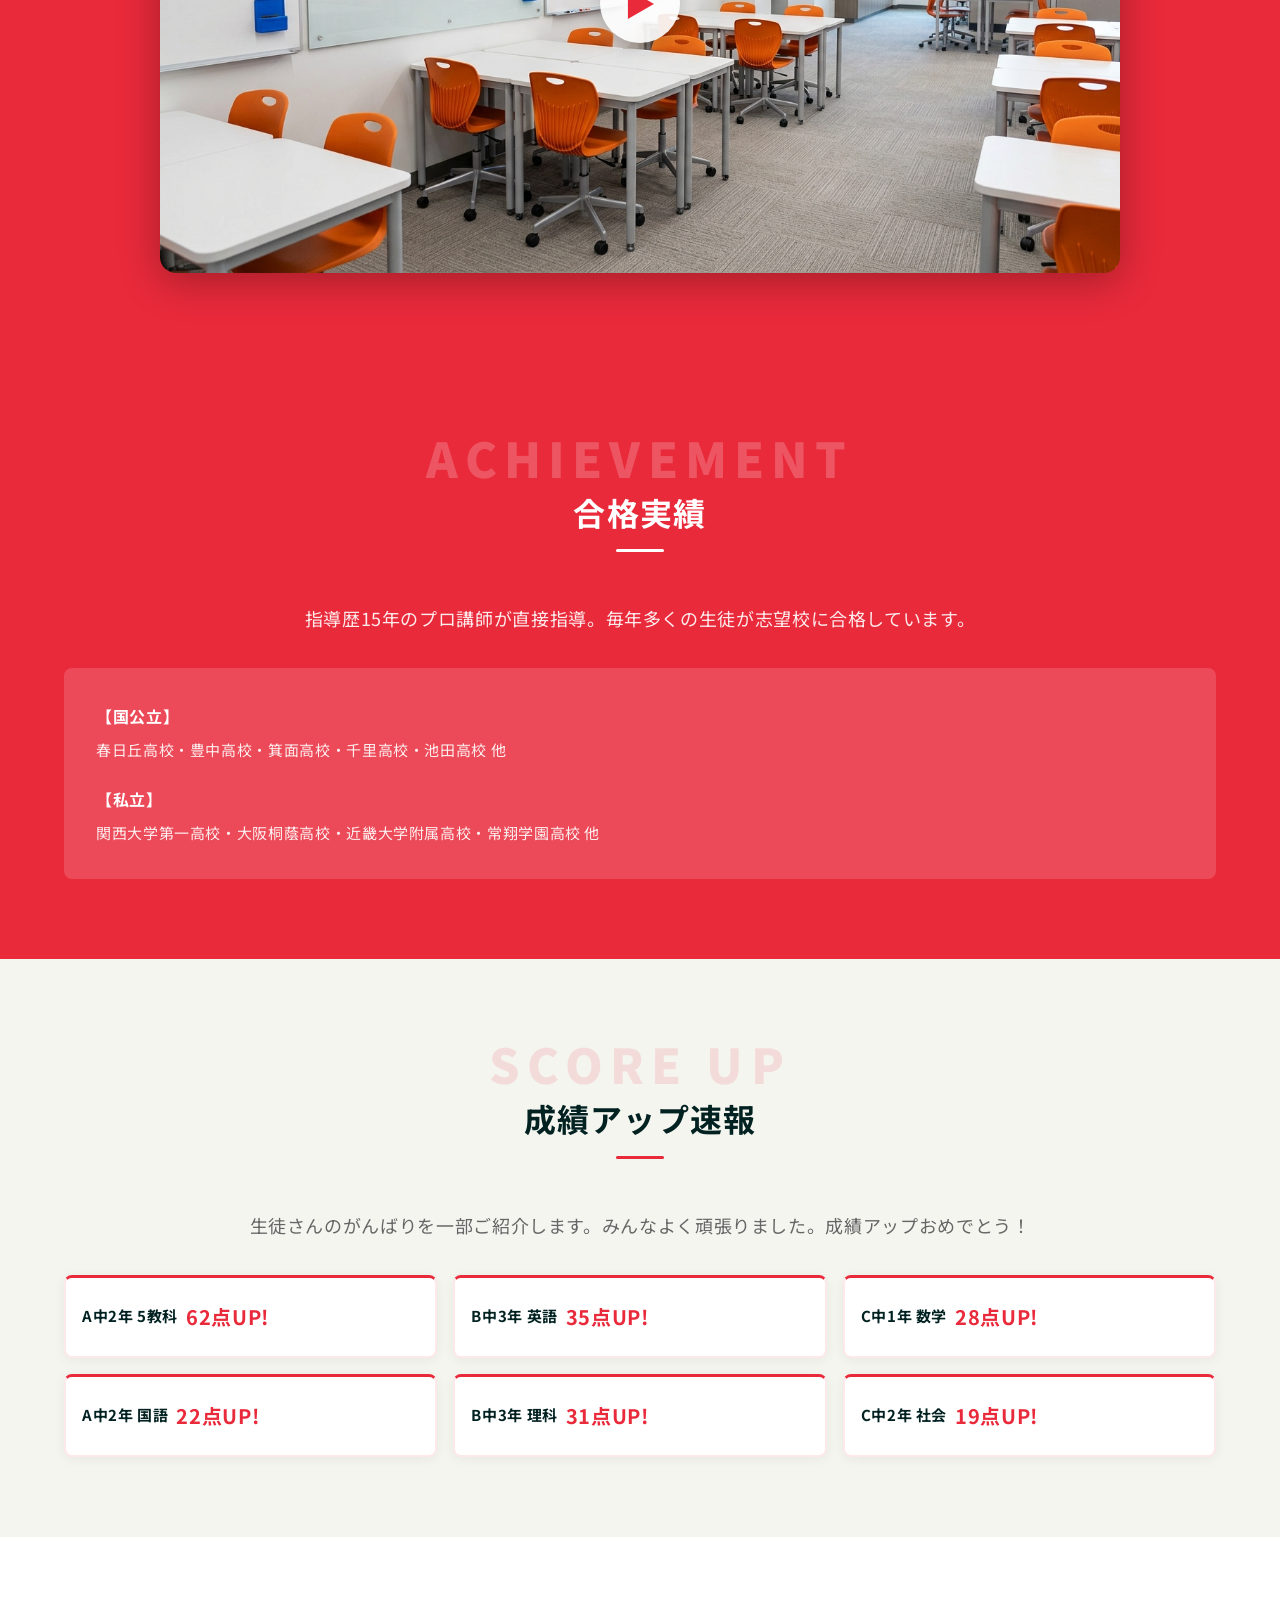
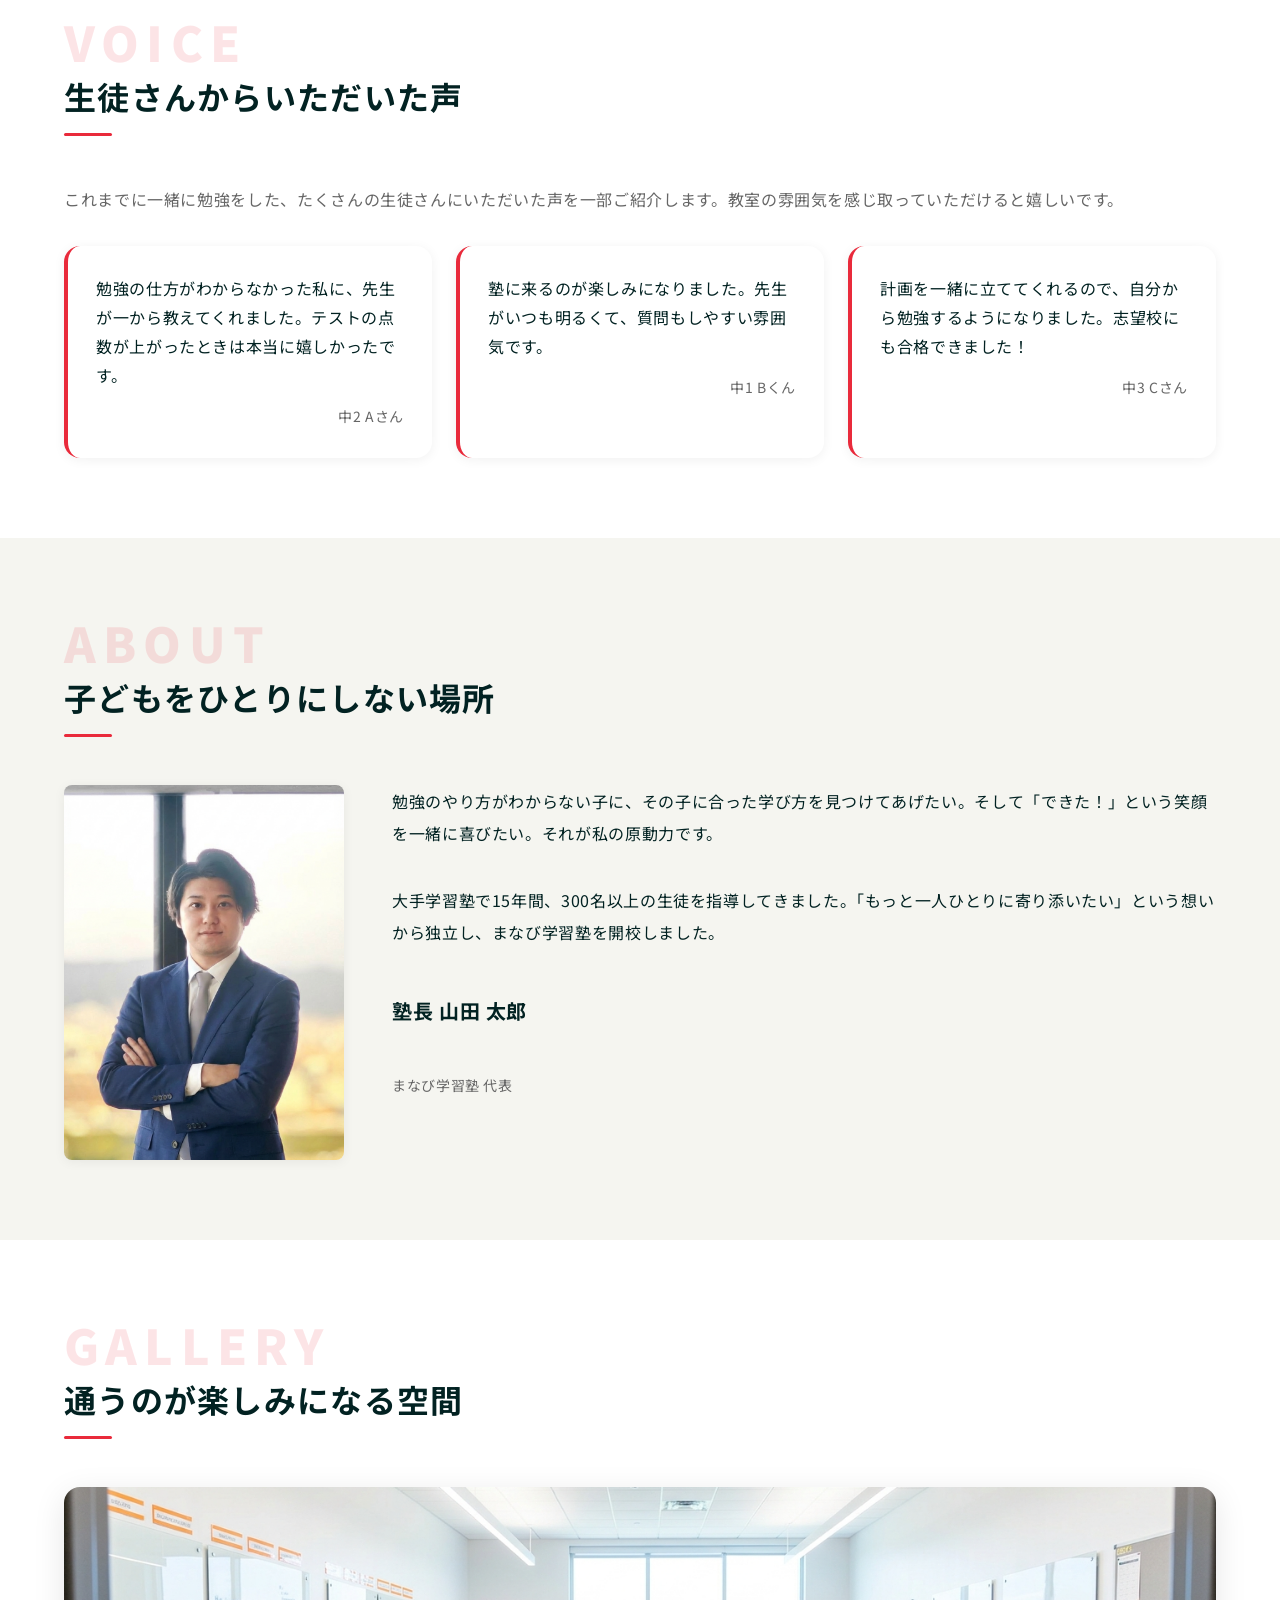
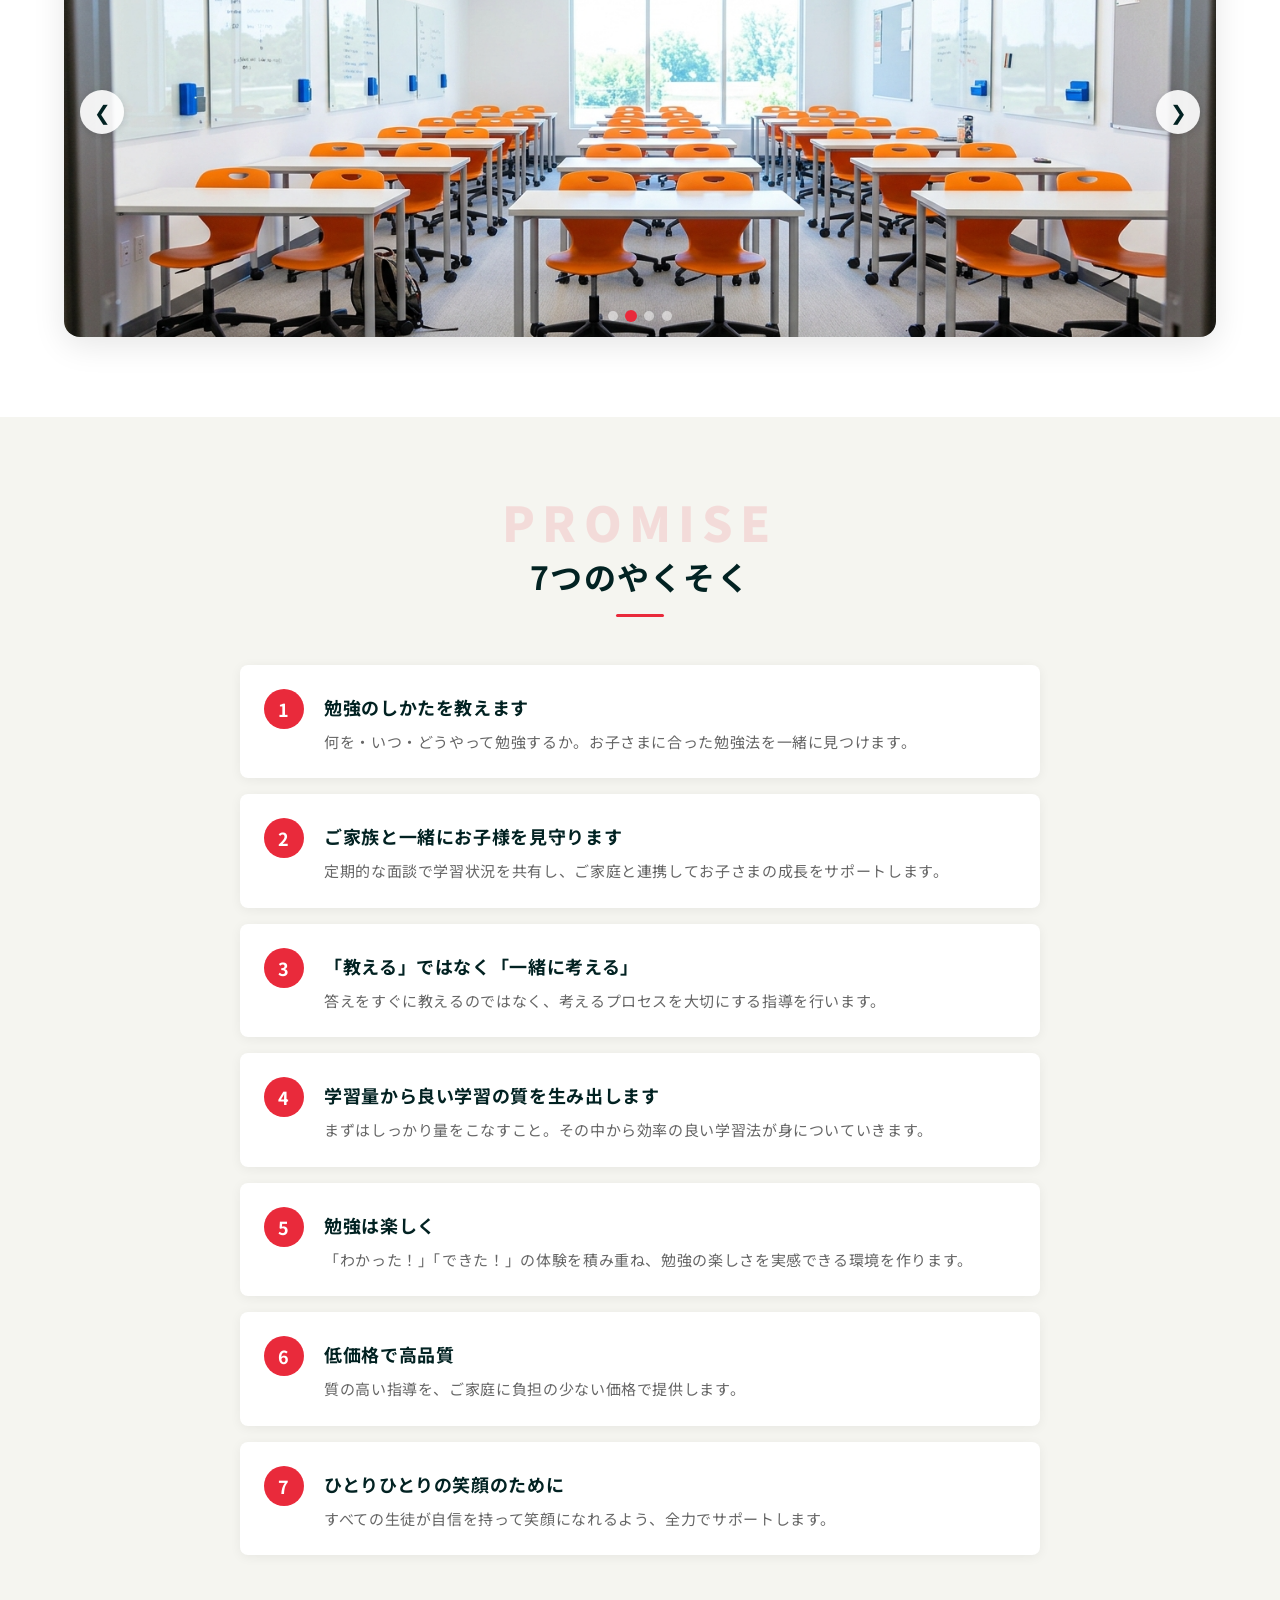
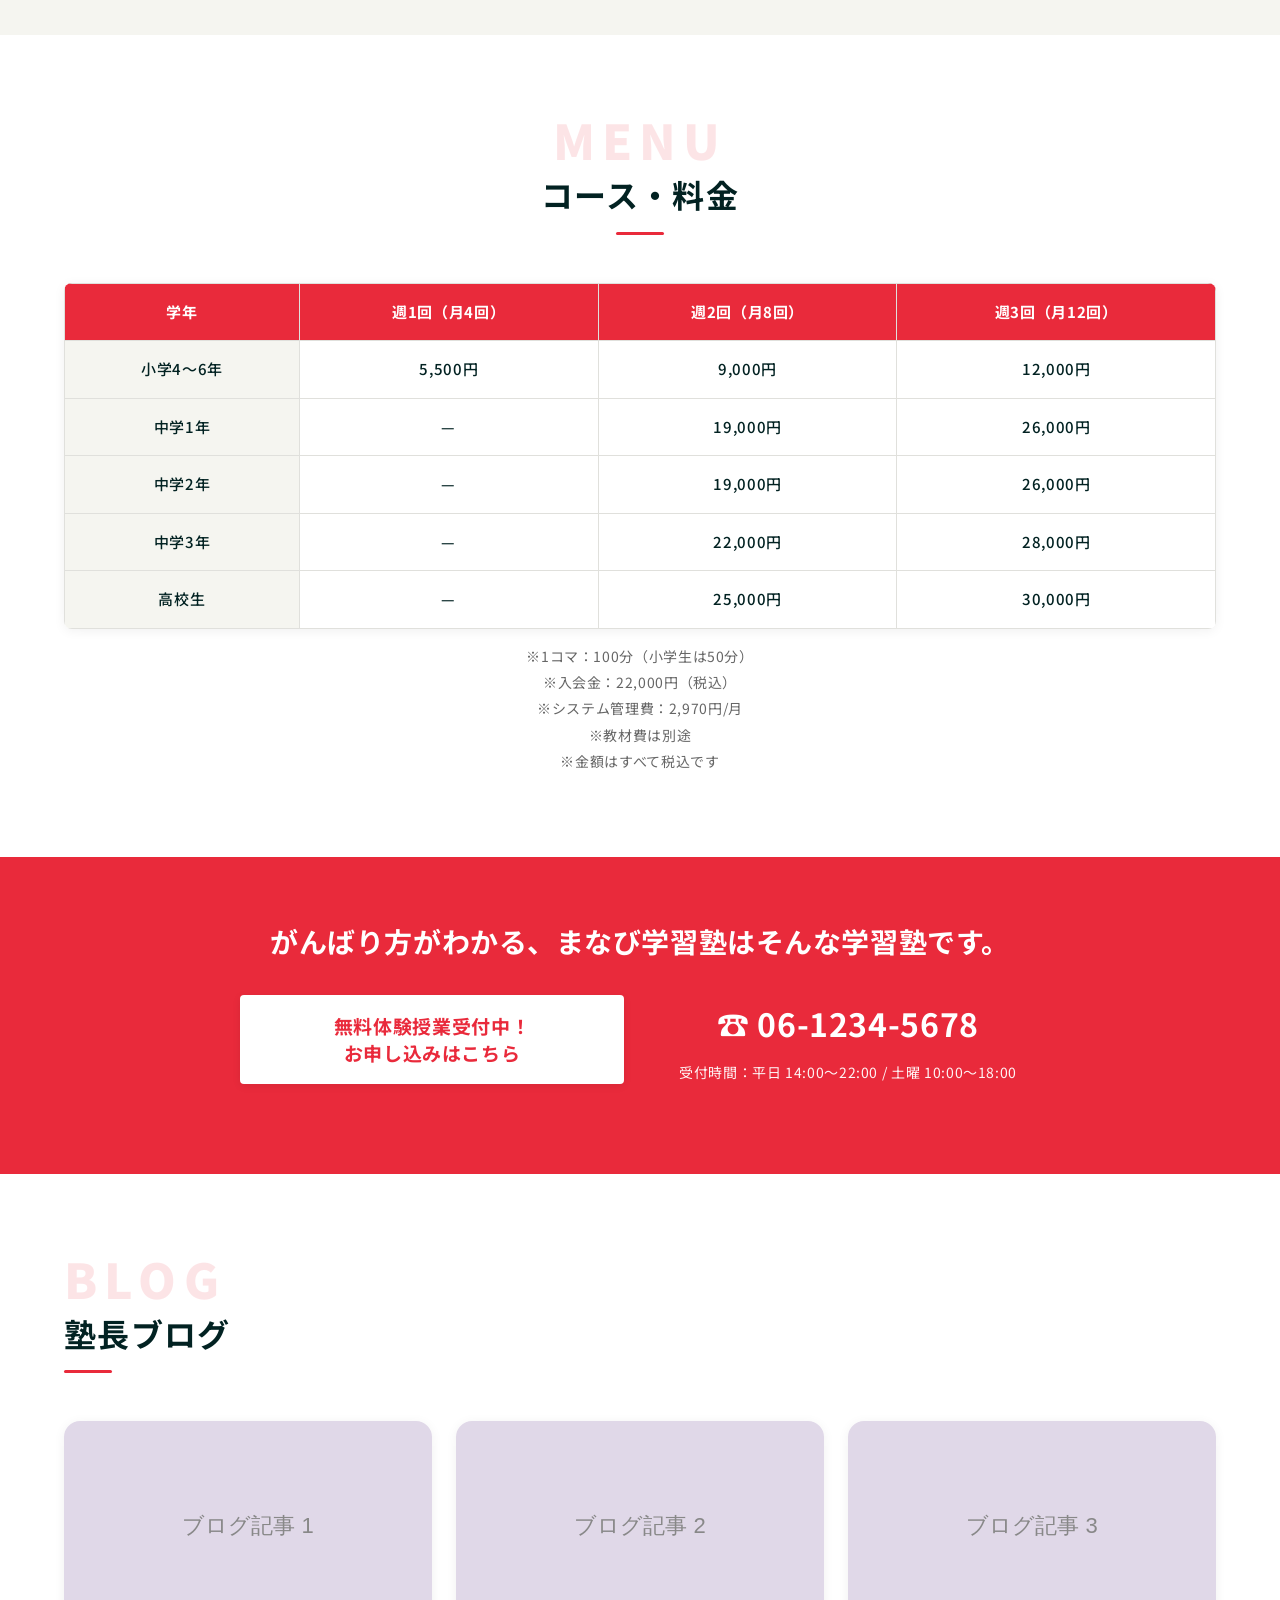
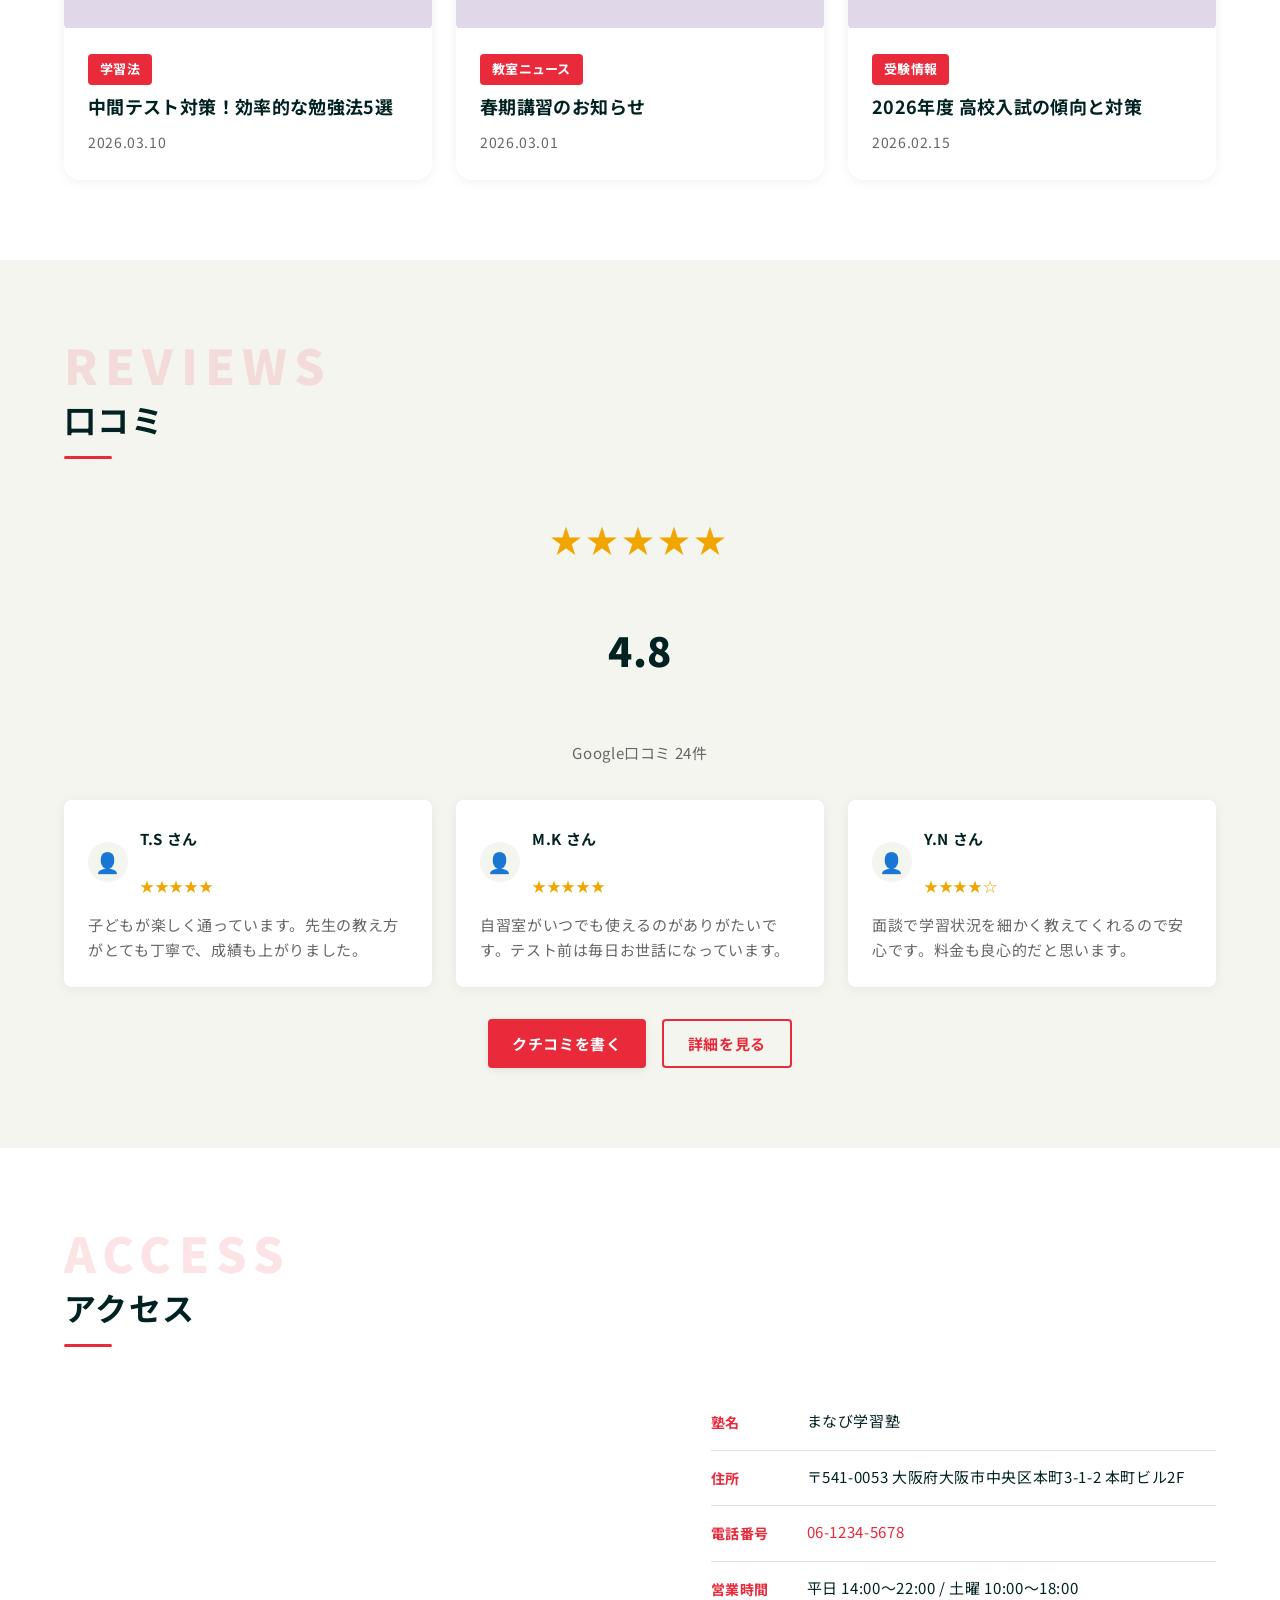
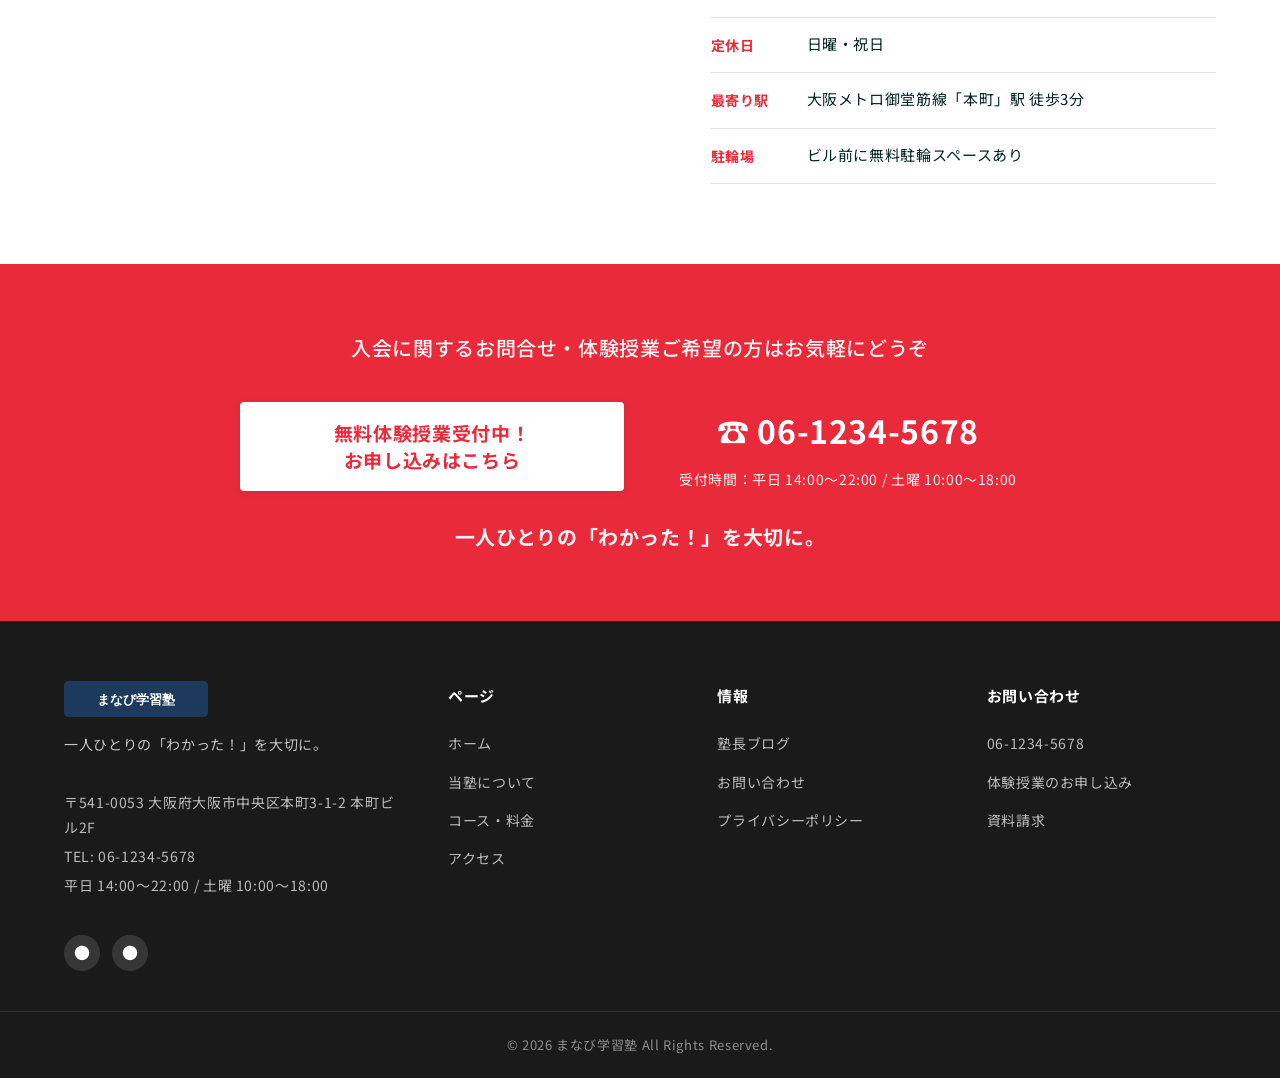
==== commit beb629d4: "全ページに「デモサイトです」バッジを追加（左下固定） Co-Authored-By: Claude Opus 4.7 <noreply@anthropic.com>" ====
--- a/index.html
+++ b/index.html
@@ -648,5 +648,27 @@
 
   <!-- JavaScript -->
   <script src="js/main.js"></script>
+
+<!-- デモバッジ（左下固定） -->
+<div class="demo-site-badge">🔍 デモサイトです</div>
+<style>
+  .demo-site-badge {
+    position: fixed;
+    bottom: 20px;
+    left: 20px;
+    background: rgba(17,17,17,0.88);
+    color: #fff;
+    font-size: 0.75rem;
+    font-weight: 700;
+    padding: 8px 16px;
+    border-radius: 100px;
+    z-index: 99999;
+    letter-spacing: 0.06em;
+    pointer-events: none;
+    box-shadow: 0 2px 8px rgba(0,0,0,0.25);
+    backdrop-filter: blur(4px);
+    -webkit-backdrop-filter: blur(4px);
+  }
+</style>
 </body>
 </html>
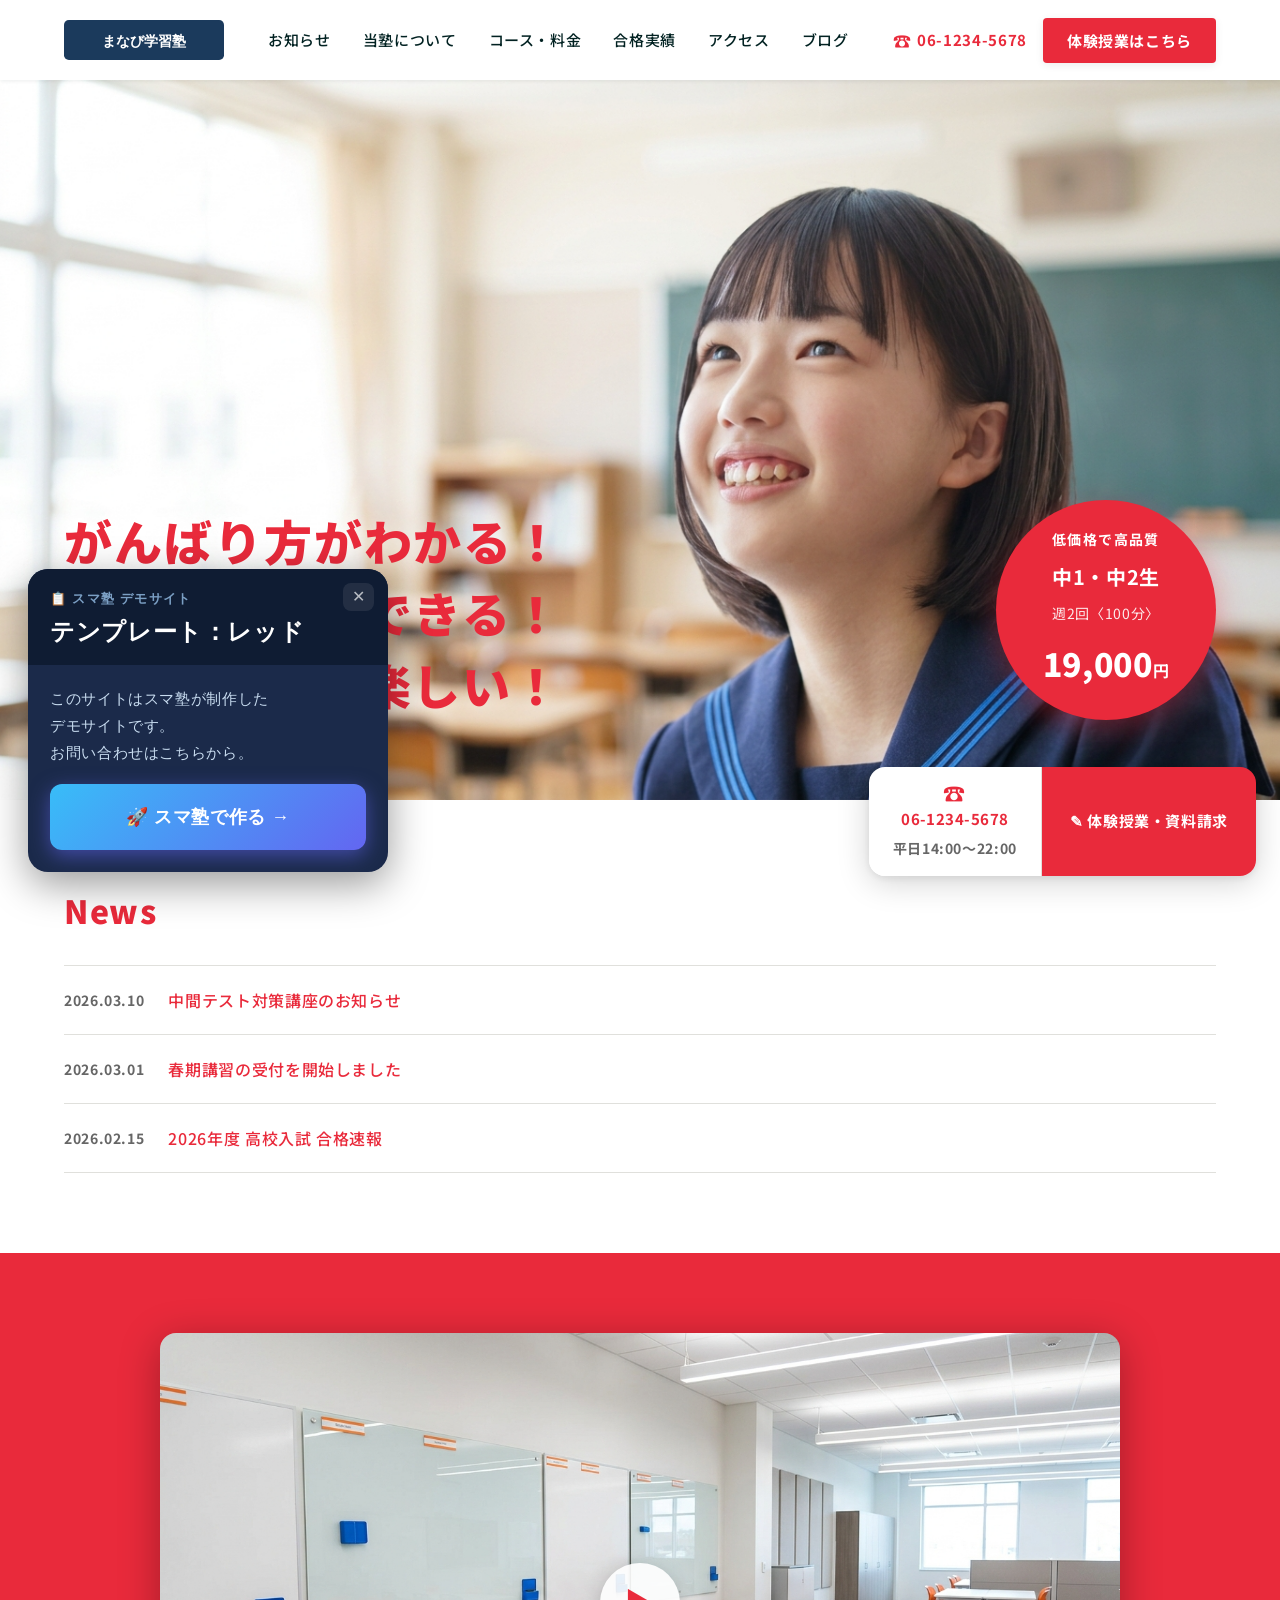
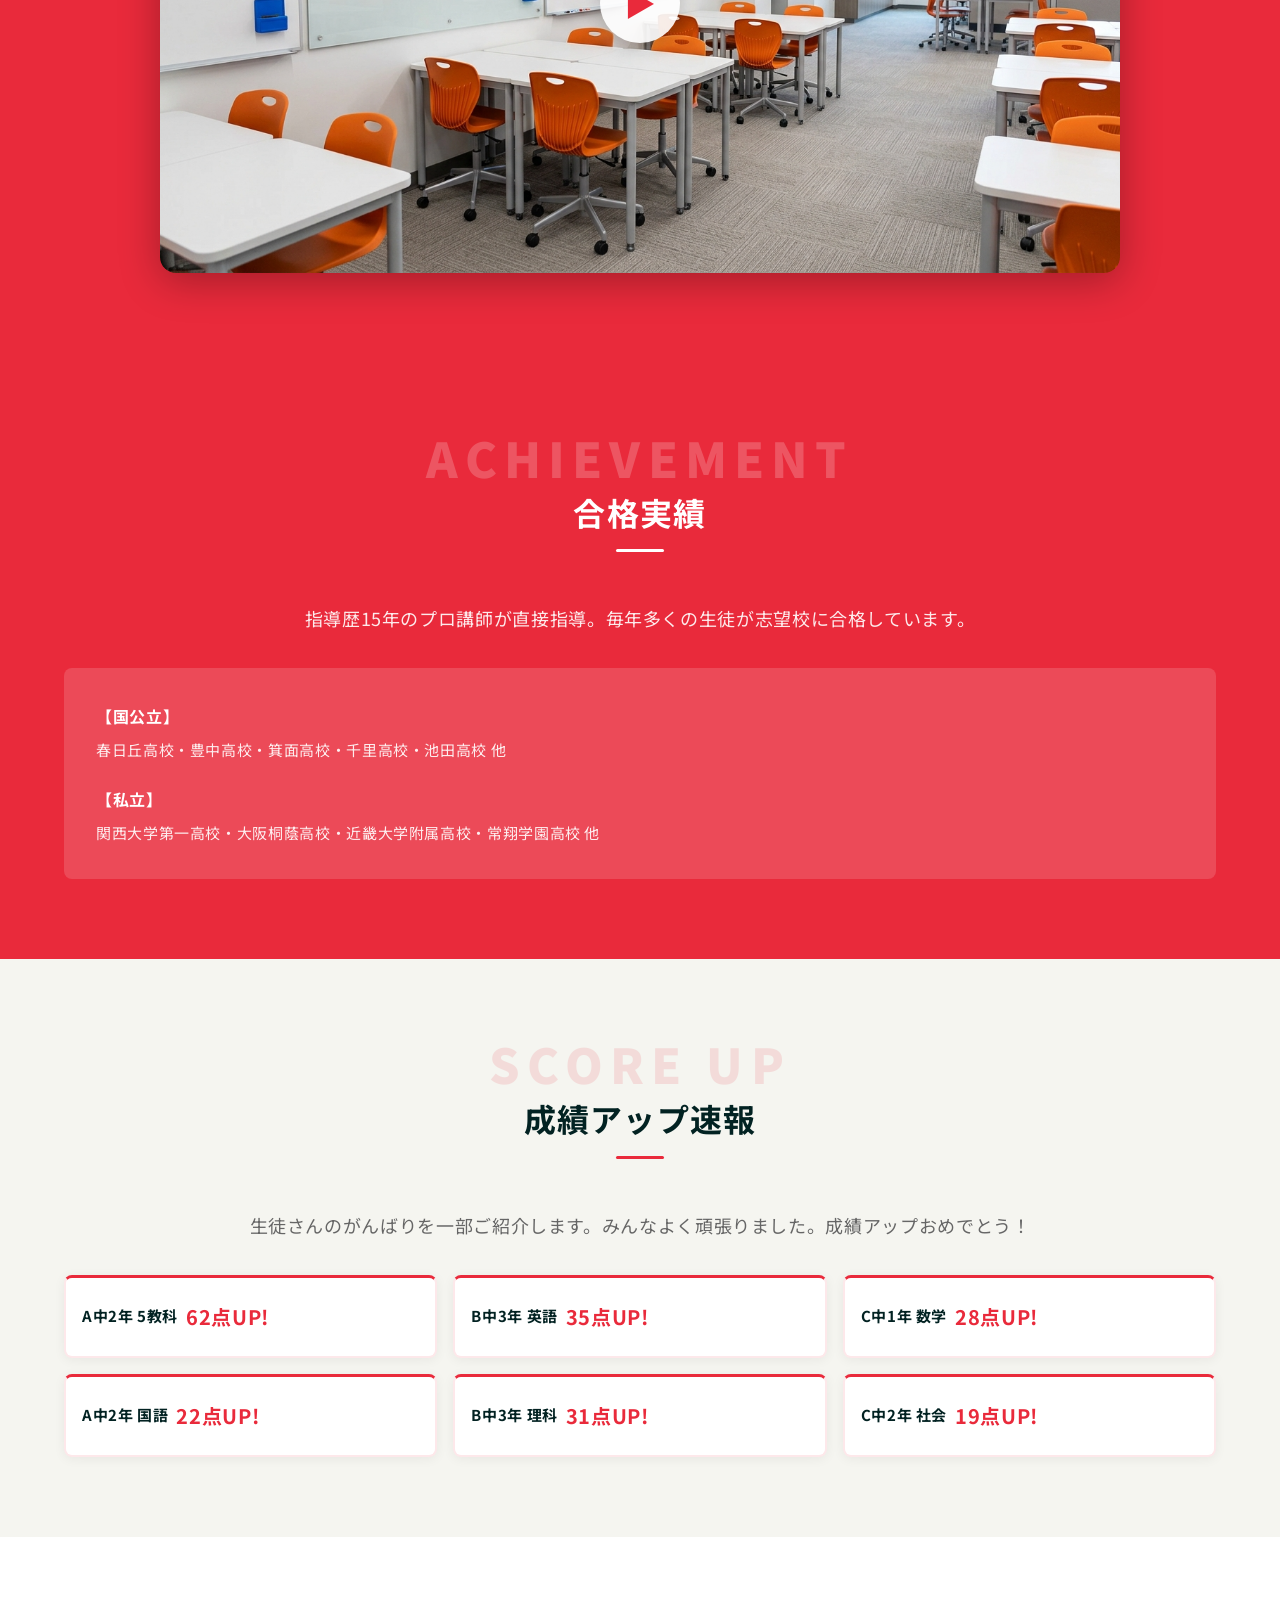
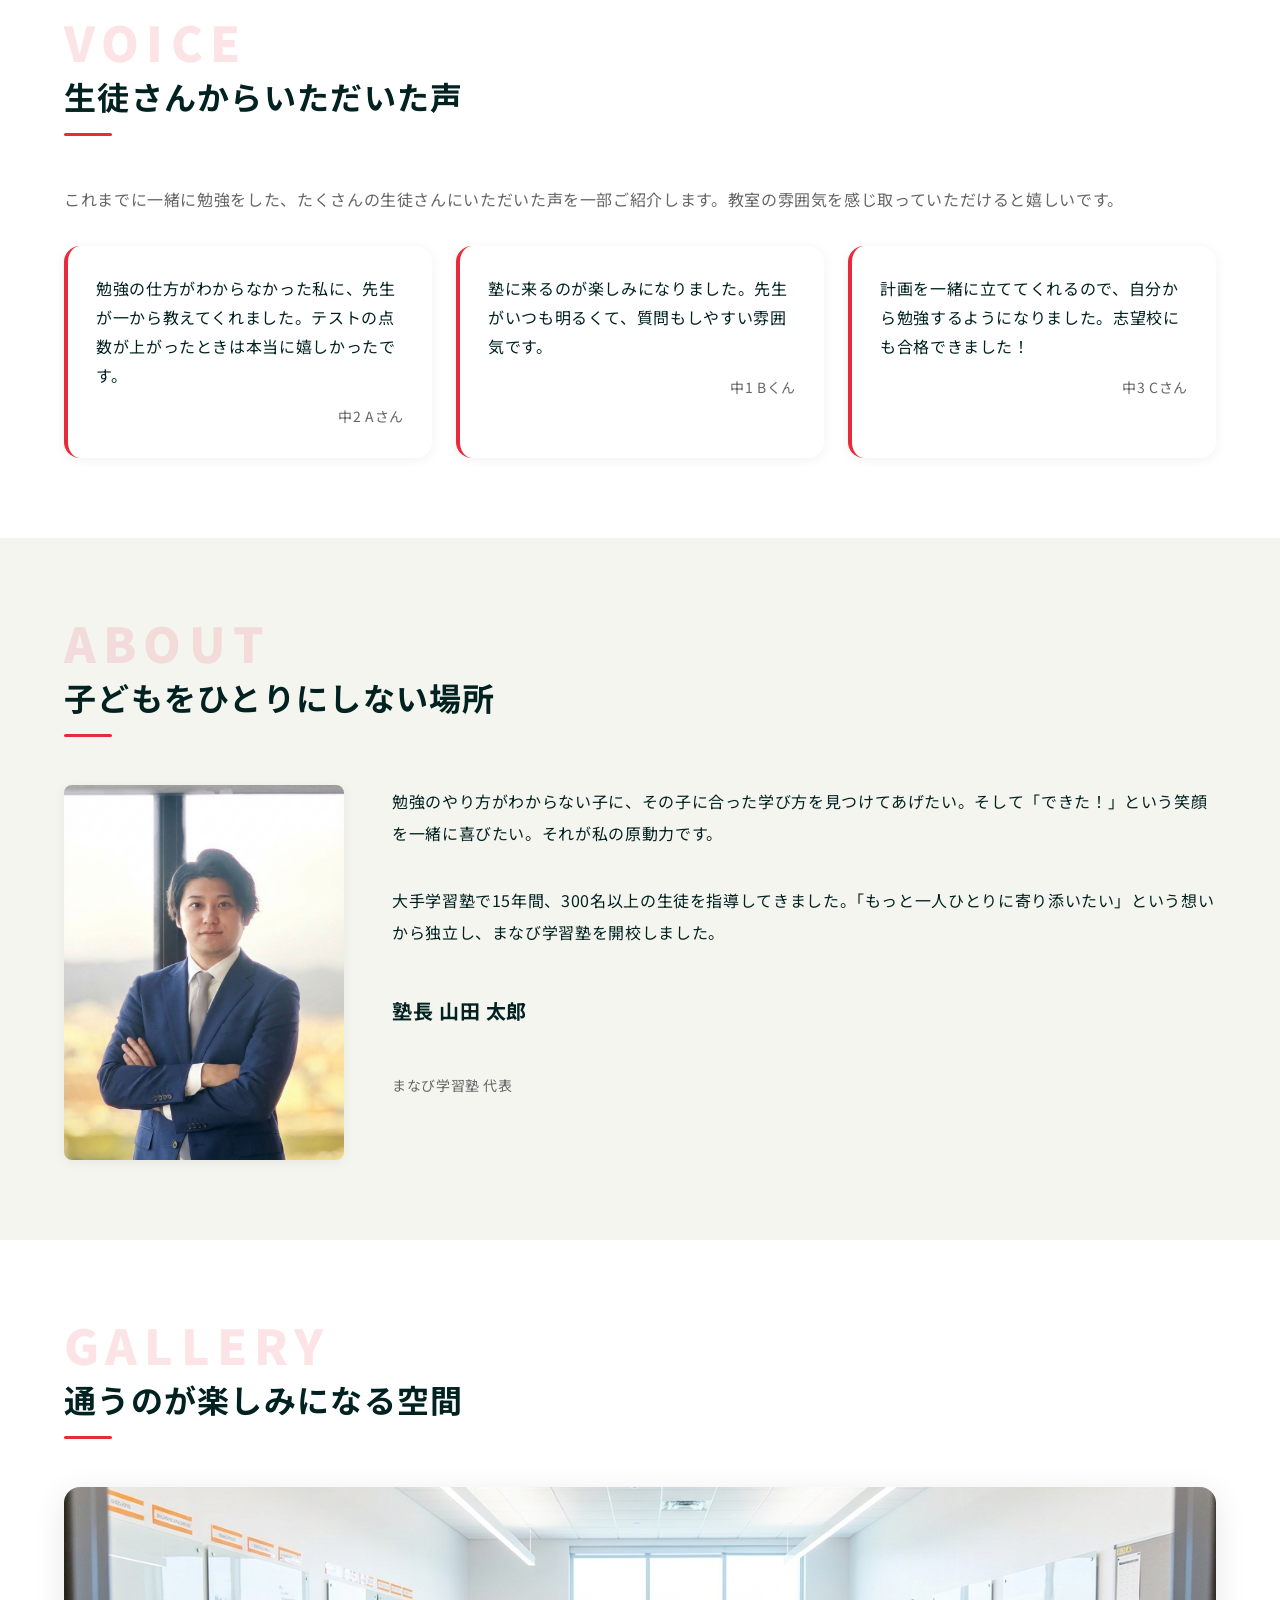
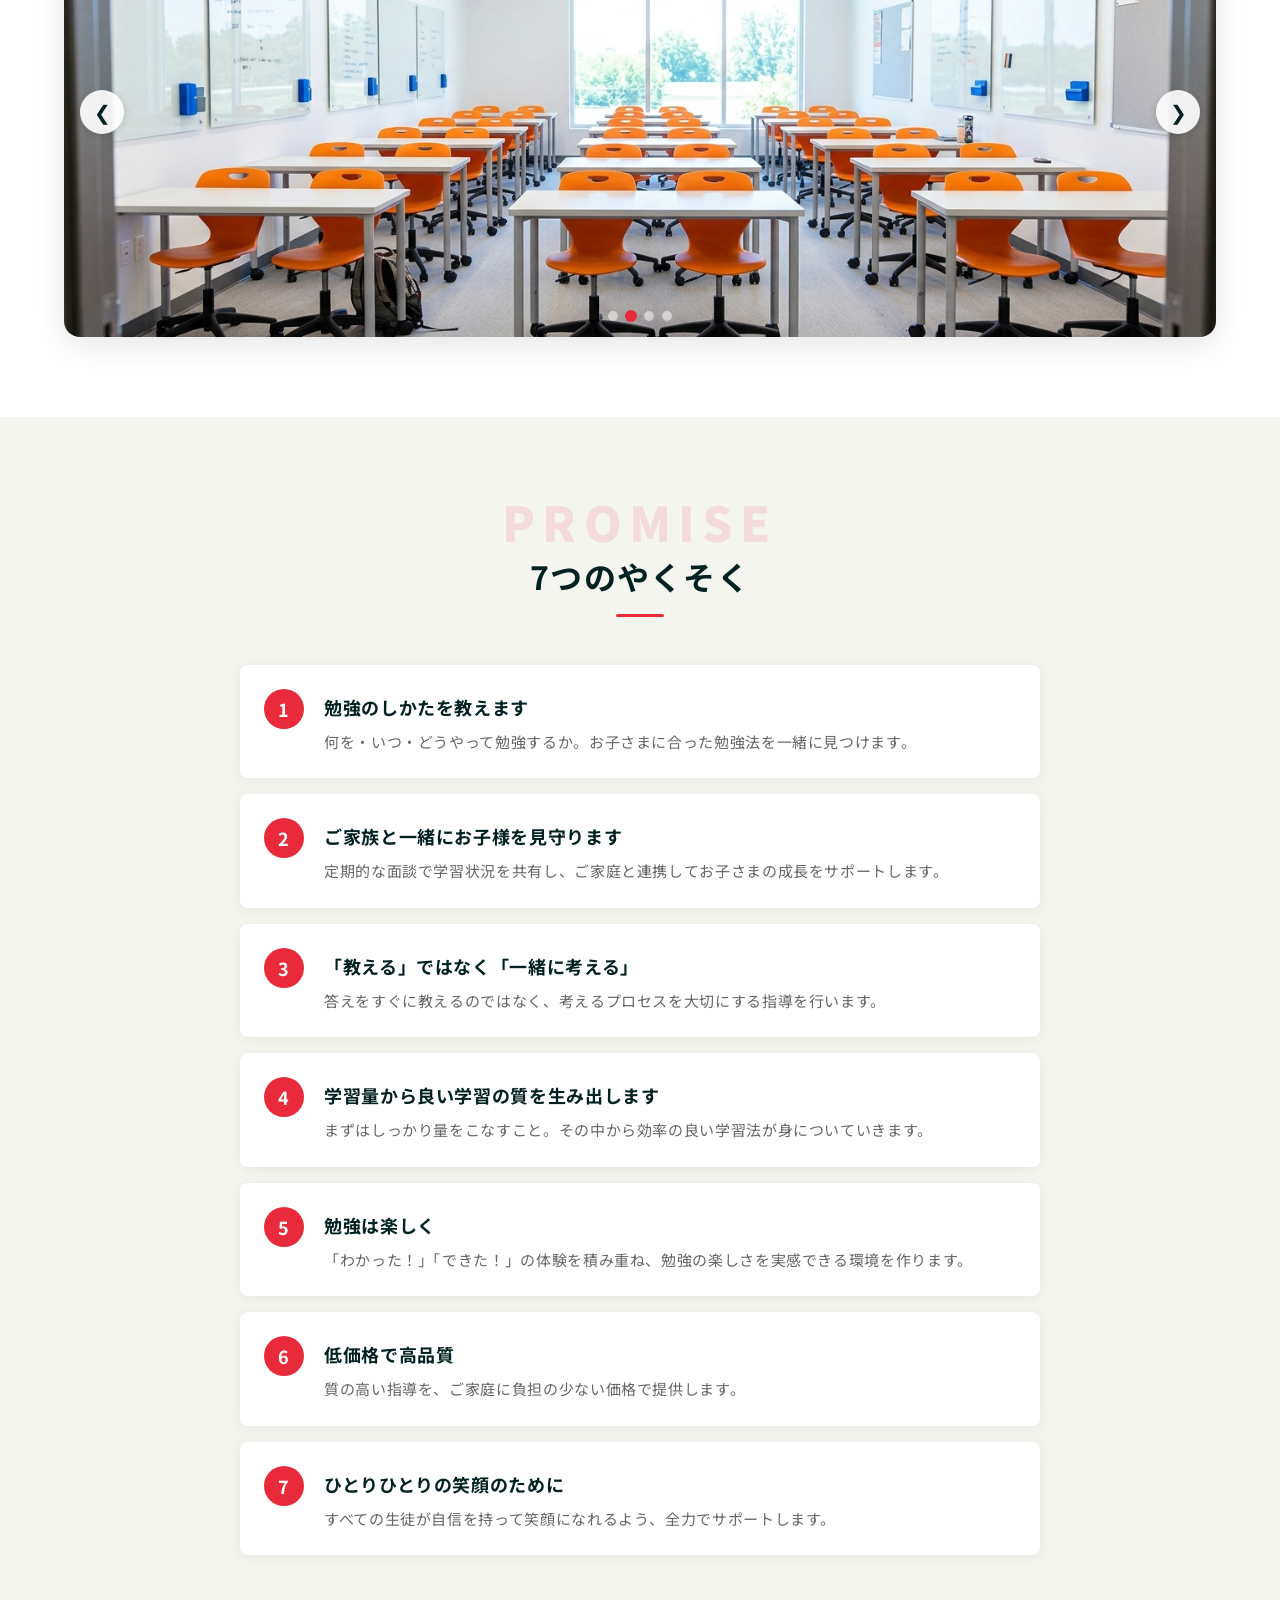
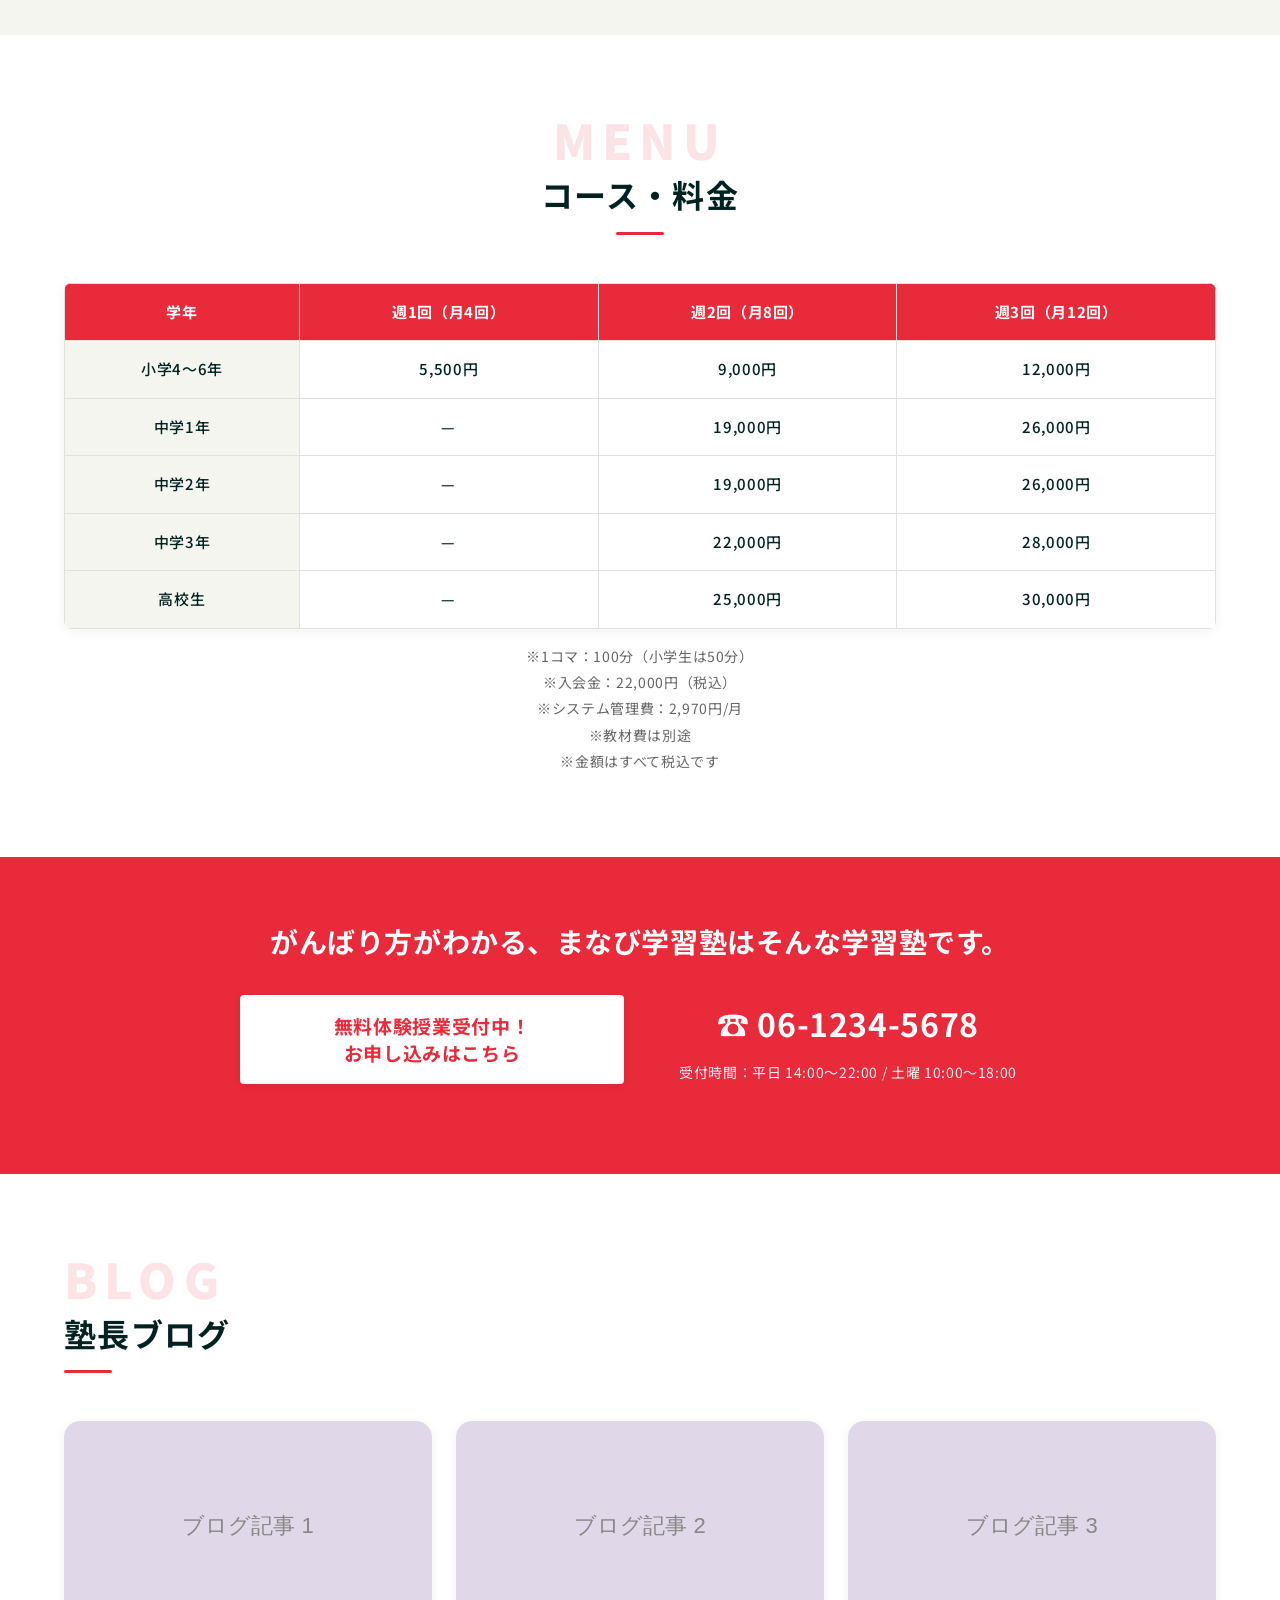
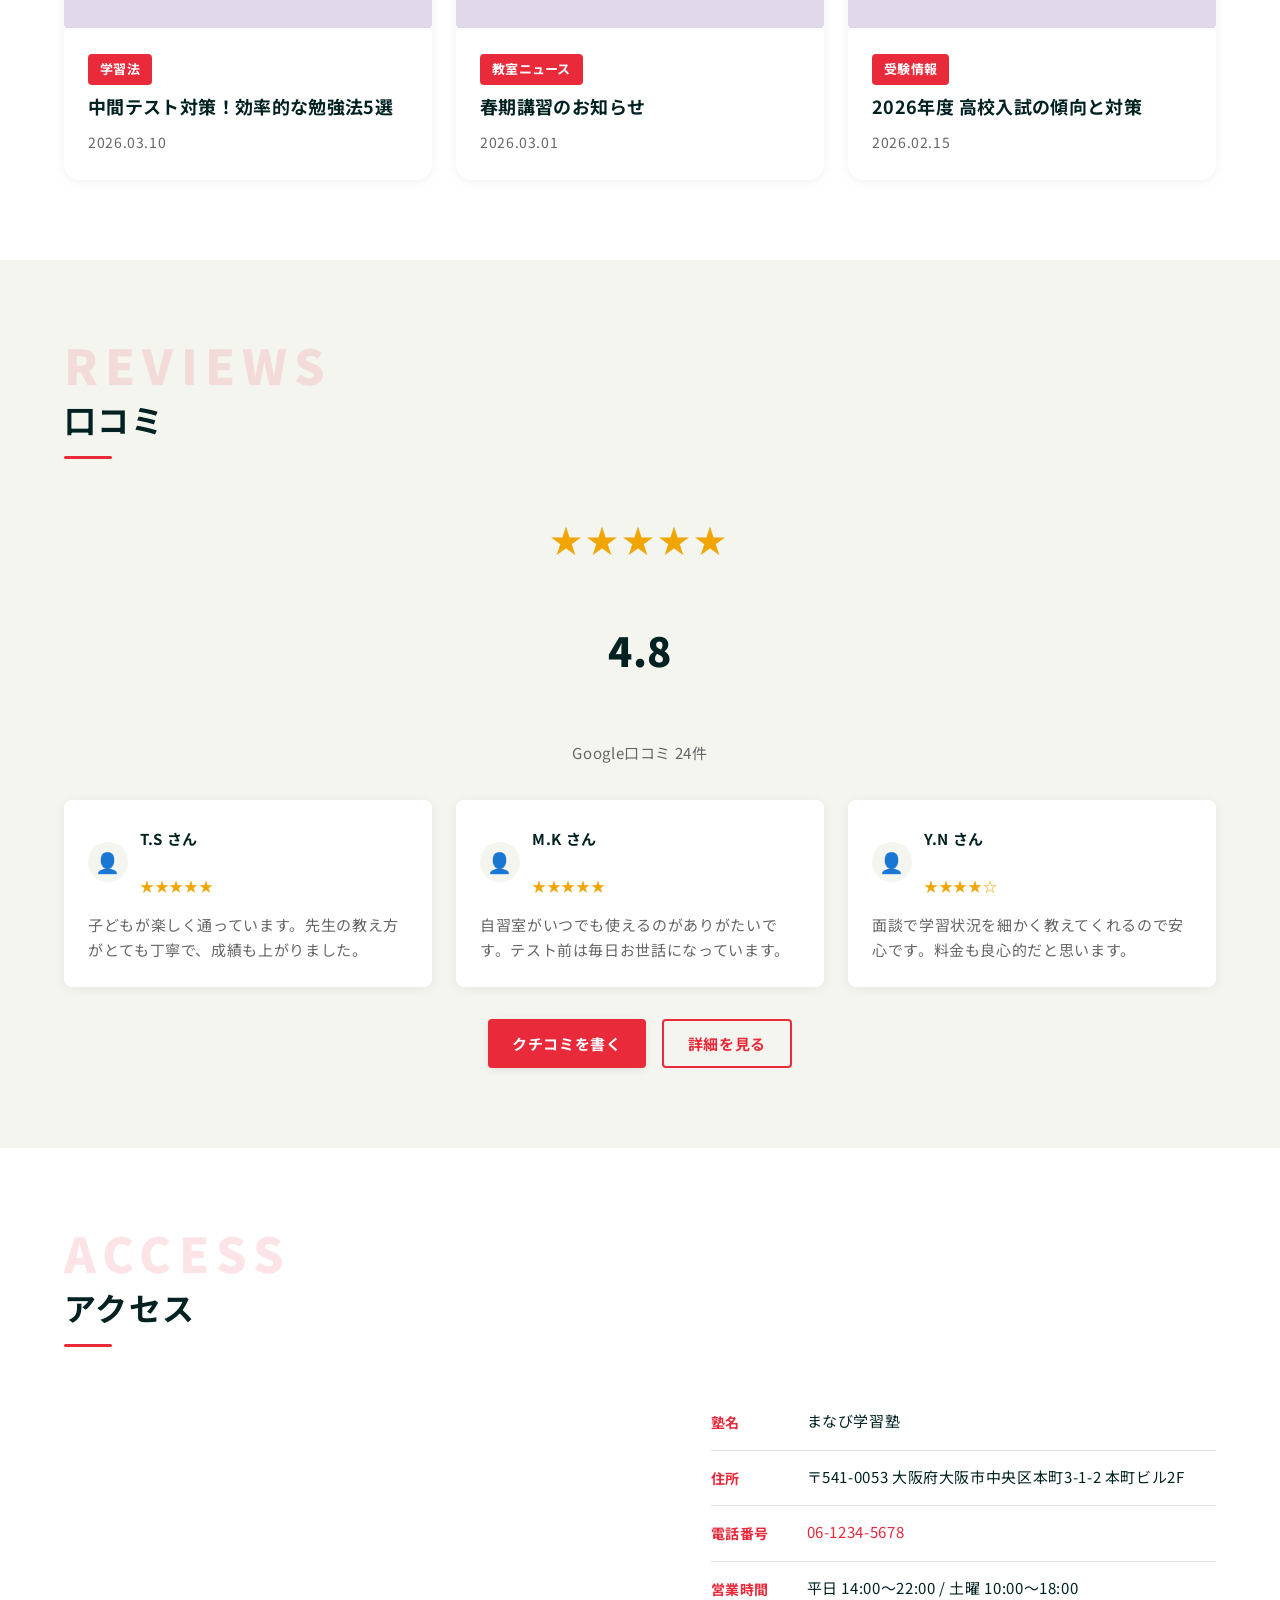
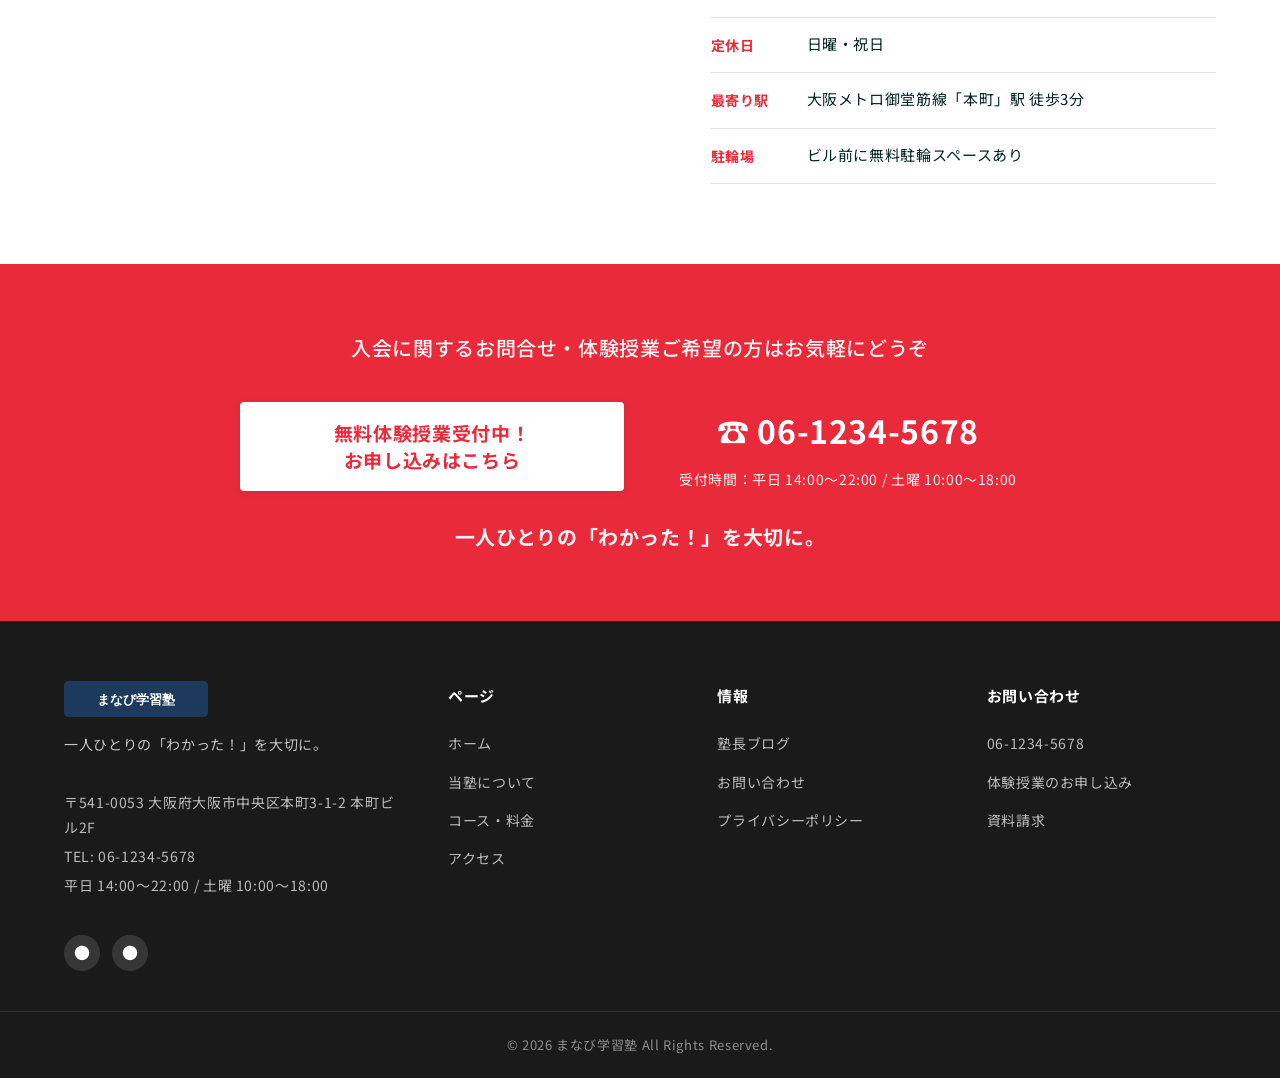
==== commit 4d7dfedd: "デモバッジをsma-juku-badge.jsに切り替え Co-Authored-By: Claude Opus 4.7 <noreply@anthropic.com>" ====
--- a/index.html
+++ b/index.html
@@ -649,26 +649,7 @@
   <!-- JavaScript -->
   <script src="js/main.js"></script>
 
-<!-- デモバッジ（左下固定） -->
-<div class="demo-site-badge">🔍 デモサイトです</div>
-<style>
-  .demo-site-badge {
-    position: fixed;
-    bottom: 20px;
-    left: 20px;
-    background: rgba(17,17,17,0.88);
-    color: #fff;
-    font-size: 0.75rem;
-    font-weight: 700;
-    padding: 8px 16px;
-    border-radius: 100px;
-    z-index: 99999;
-    letter-spacing: 0.06em;
-    pointer-events: none;
-    box-shadow: 0 2px 8px rgba(0,0,0,0.25);
-    backdrop-filter: blur(4px);
-    -webkit-backdrop-filter: blur(4px);
-  }
-</style>
+<script>window.SMAJUKU_TEMPLATE = "レッド";</script>
+<script src="js/sma-juku-badge.js"></script>
 </body>
 </html>
